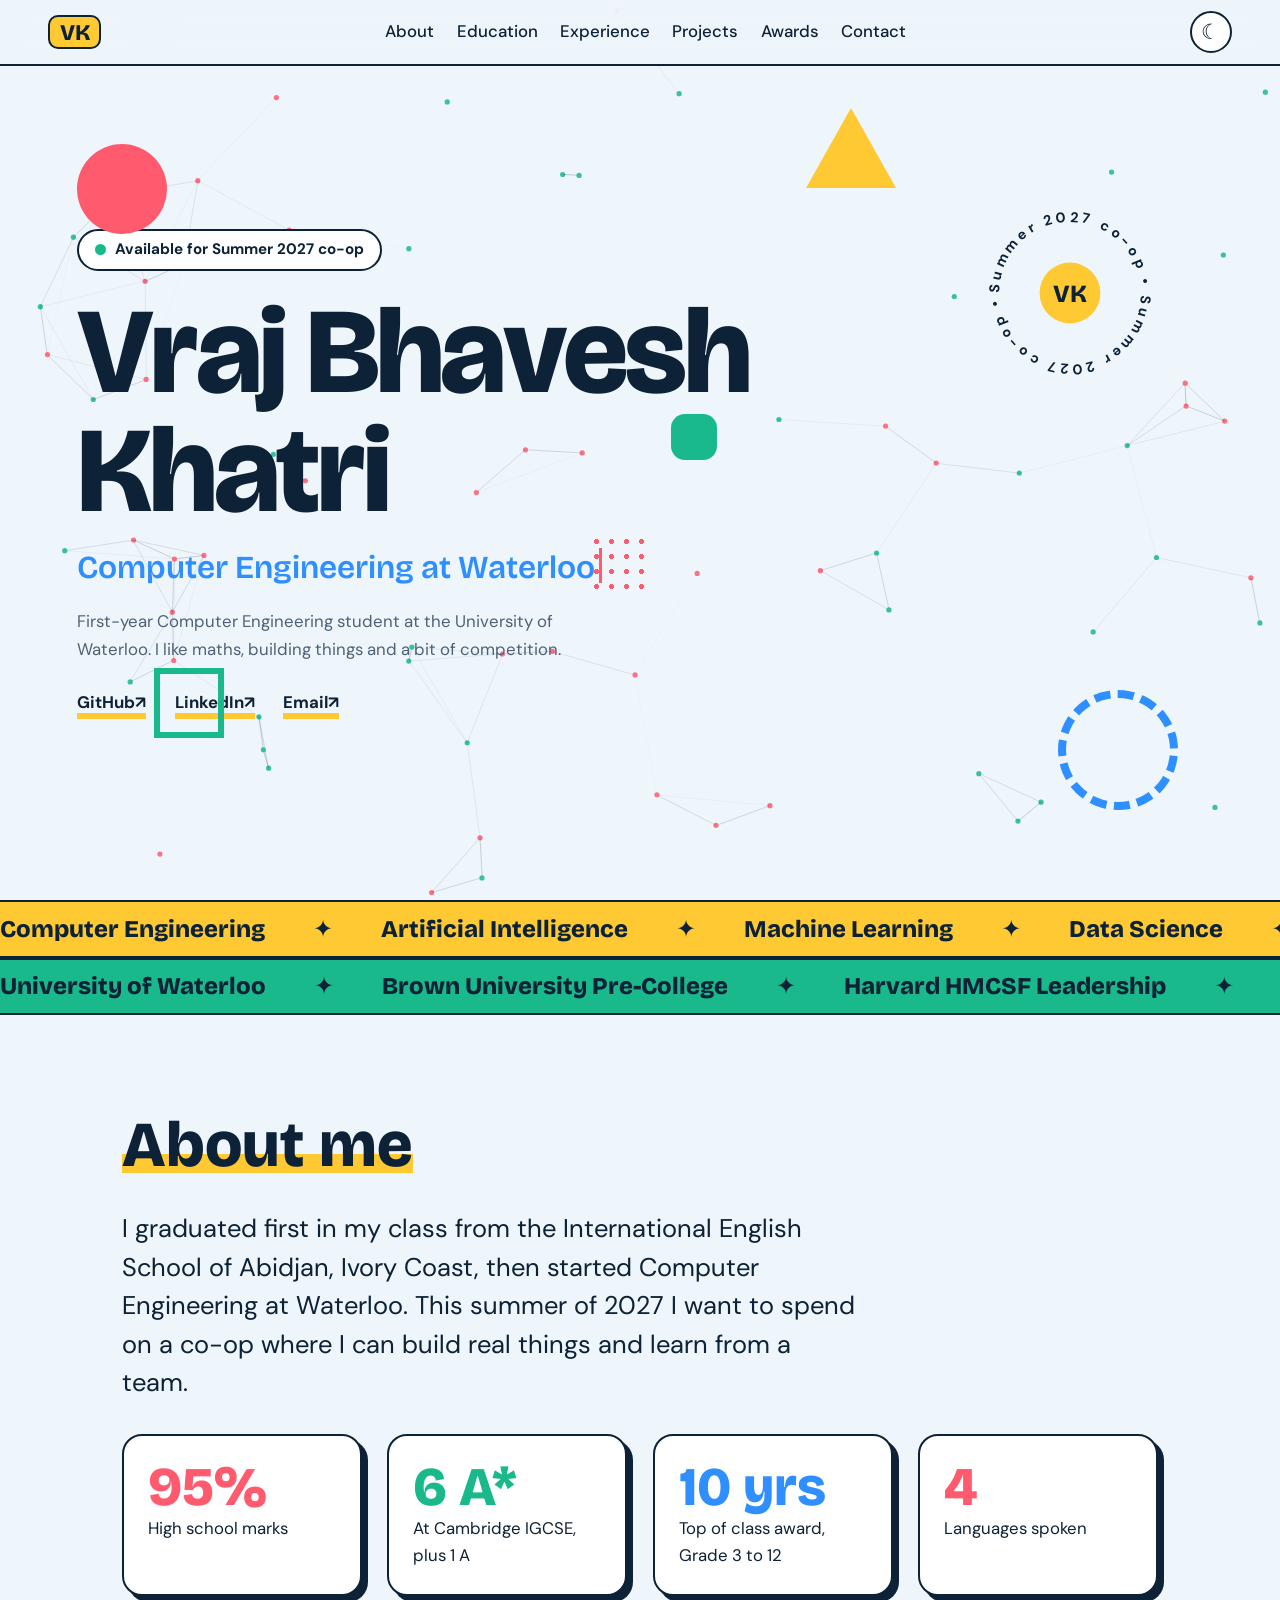
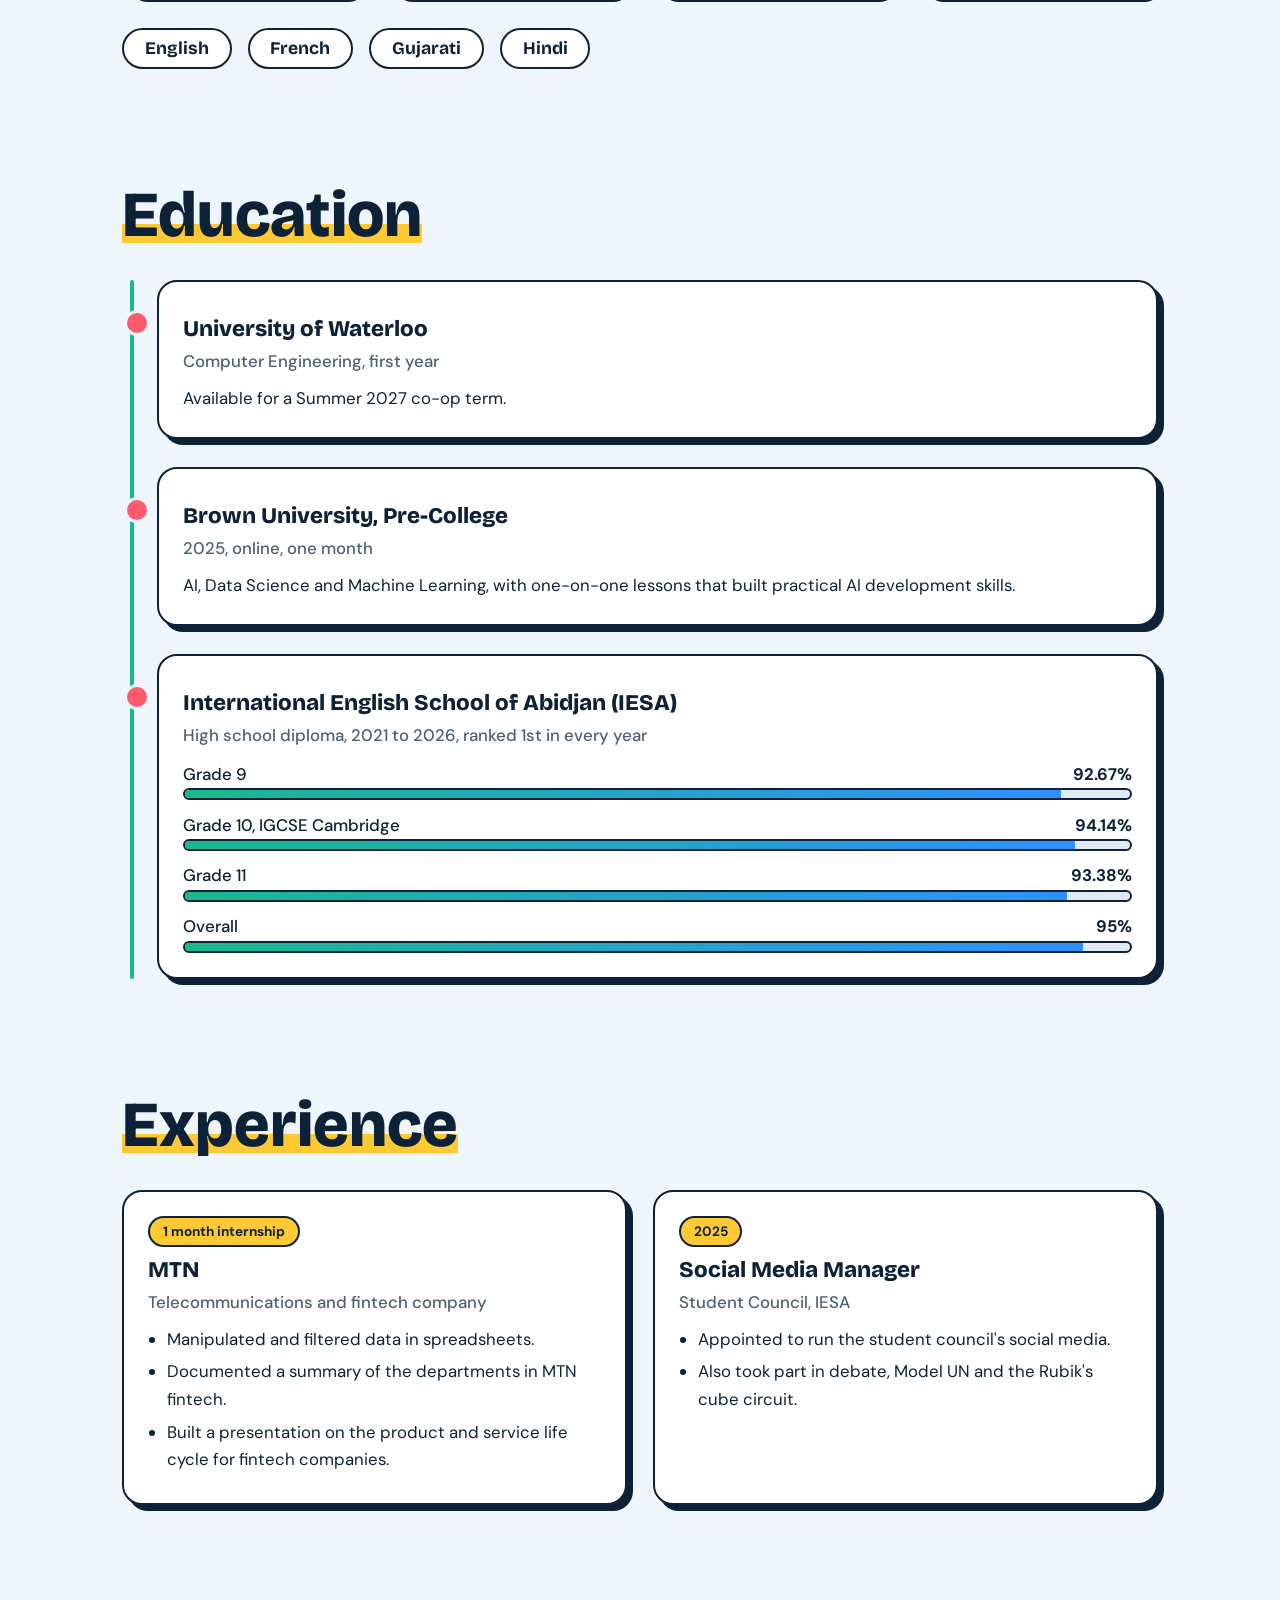
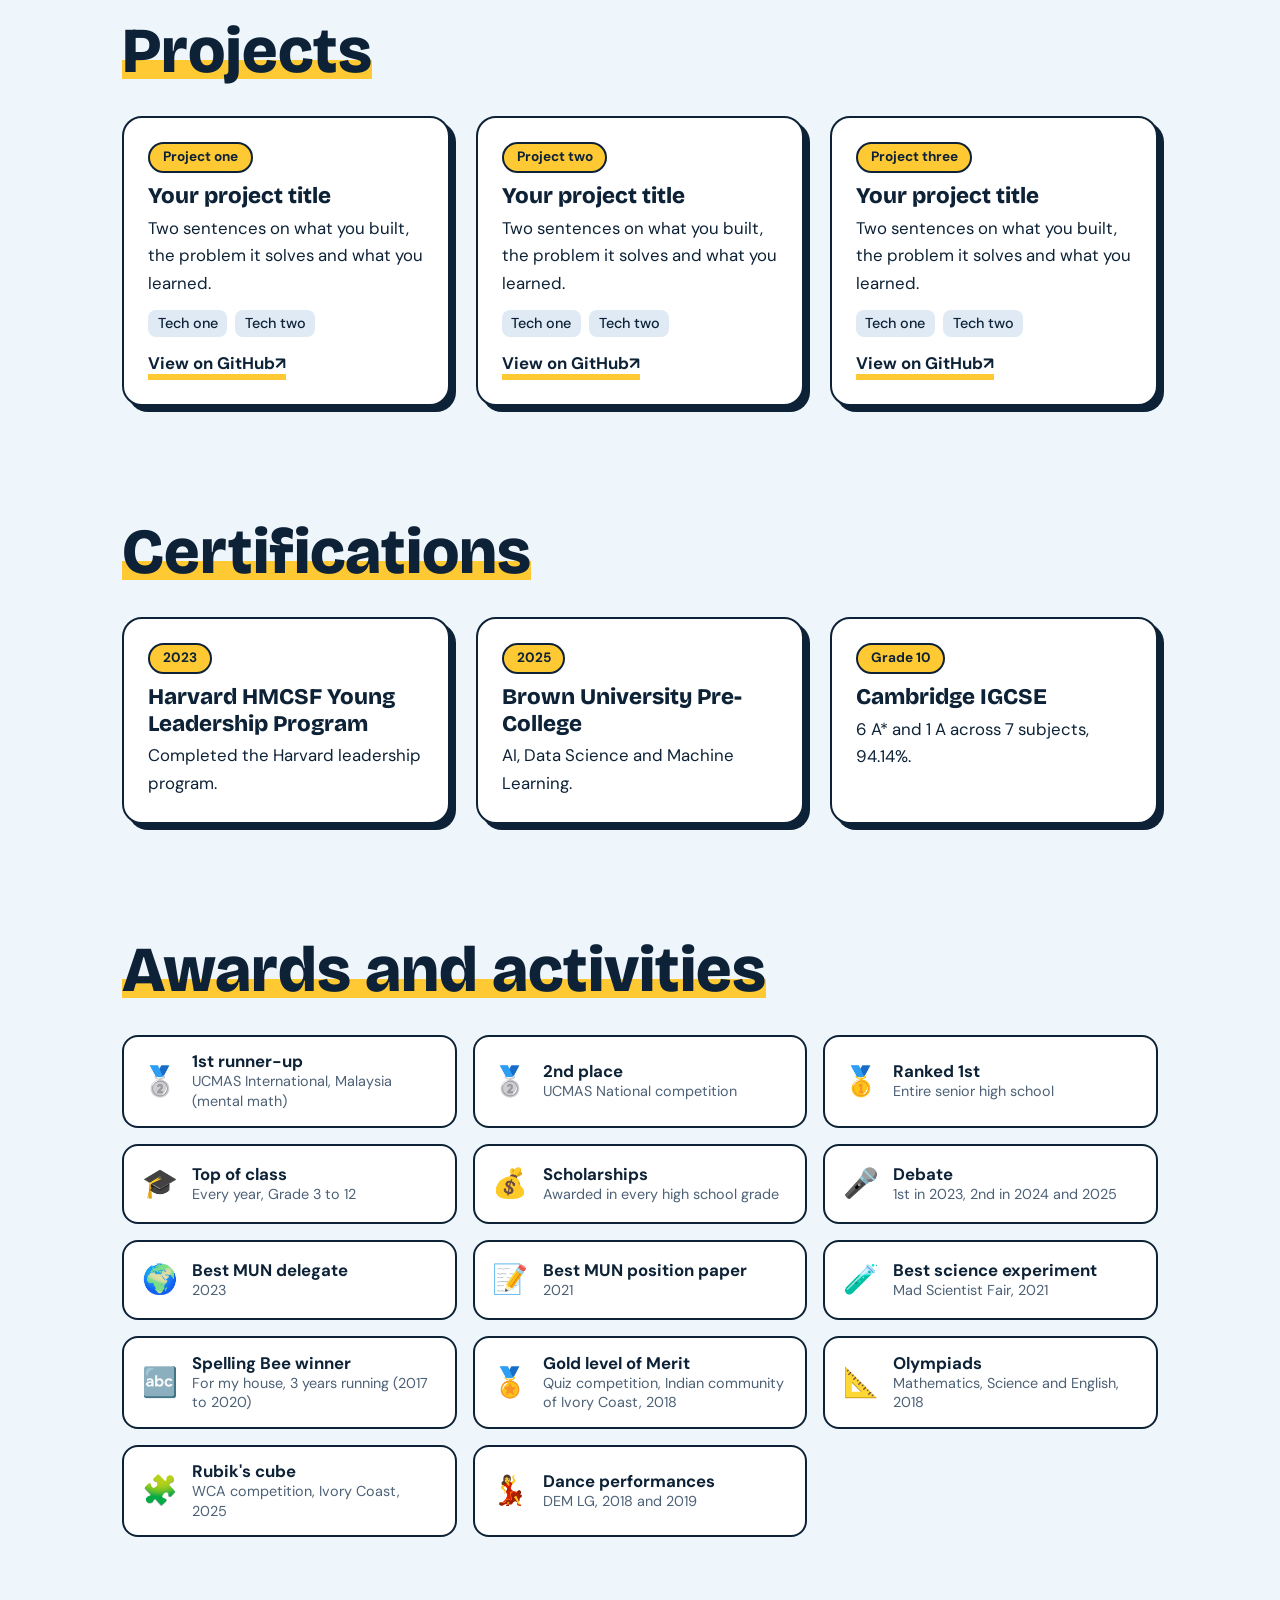
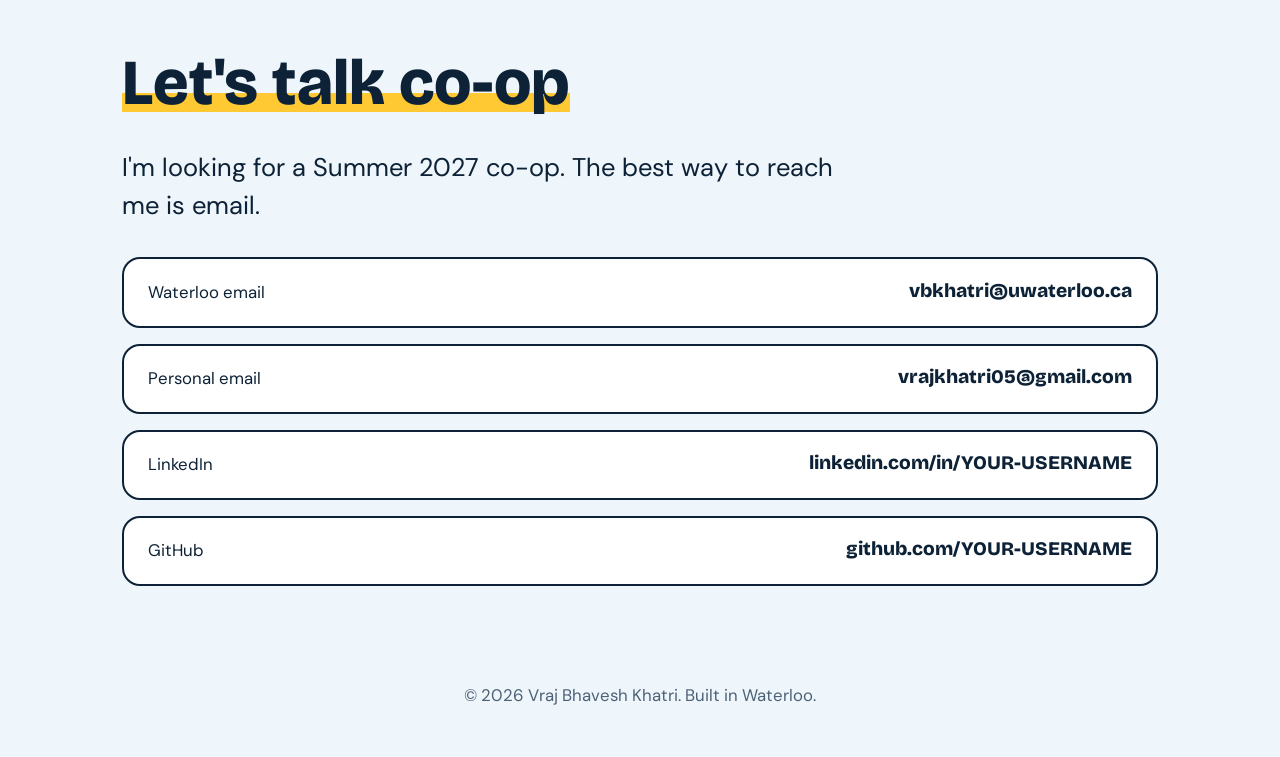
==== index.html @ 3dd07f23 "Add files via upload" ====
<!DOCTYPE html>
<html lang="en" data-theme="light">
<head>
<meta charset="utf-8">
<meta name="viewport" content="width=device-width, initial-scale=1">
<title>Vraj Bhavesh Khatri | Computer Engineering at Waterloo</title>
<meta name="description" content="First-year Computer Engineering student at the University of Waterloo, available for Summer 2027 co-op.">
<link rel="icon" href="data:image/svg+xml,%3Csvg xmlns='http://www.w3.org/2000/svg' viewBox='0 0 100 100'%3E%3Ctext y='.9em' font-size='90'%3E⚡%3C/text%3E%3C/svg%3E">
<link rel="preconnect" href="https://fonts.googleapis.com">
<link rel="preconnect" href="https://fonts.gstatic.com" crossorigin>
<link href="https://fonts.googleapis.com/css2?family=Bricolage+Grotesque:wght@600;800&family=DM+Sans:wght@400;500;700&display=swap" rel="stylesheet">
<link rel="stylesheet" href="style.css">
<script>try{var t=localStorage.getItem('t');if(t)document.documentElement.dataset.theme=t}catch(e){}</script>
</head>
<body>
<canvas id="net" aria-hidden="true"></canvas>
<div class="pb"></div><div class="cur"></div>

<nav>
  <a class="logo" href="#home" aria-label="Home">VK</a>
  <div class="links"><a href="#about">About</a><a href="#education">Education</a><a href="#experience">Experience</a><a href="#projects">Projects</a><a href="#awards">Awards</a><a href="#contact">Contact</a></div>
  <button id="tg" aria-label="Switch to dark mode">☾</button>
</nav>

<header id="home" class="hero">
  <span class="shape s1" data-d="40"></span><span class="shape s2" data-d="-30"></span><span class="shape s3" data-d="55"></span><span class="shape s4" data-d="-50"></span><span class="shape s5" data-d="25"></span><span class="shape s6" data-d="-20"></span>
  <svg class="badge" viewBox="0 0 200 200" aria-hidden="true"><defs><path id="c" d="M100,100 m-75,0 a75,75 0 1,1 150,0 a75,75 0 1,1 -150,0"/></defs><g class="ring"><text><textPath href="#c" textLength="465">Summer 2027 co-op • Summer 2027 co-op • </textPath></text></g><circle cx="100" cy="100" r="32" fill="var(--c)"/><text x="100" y="109" text-anchor="middle" class="bt">VK</text></svg>
  <p class="pill"><i></i>Available for Summer 2027 co-op</p>
  <h1 data-split>Vraj Bhavesh Khatri</h1>
  <p class="role"><span id="type"></span></p>
  <p class="lead">First-year Computer Engineering student at the University of Waterloo. I like maths, building things and a bit of competition.</p>
  <p class="soc"><a class="lnk" href="https://github.com/YOUR-USERNAME" target="_blank" rel="noopener">GitHub</a><a class="lnk" href="https://www.linkedin.com/in/YOUR-USERNAME" target="_blank" rel="noopener">LinkedIn</a><a class="lnk" href="mailto:vbkhatri@uwaterloo.ca">Email</a></p>
</header>

<div class="mq"><div><span>Computer Engineering</span><span>Artificial Intelligence</span><span>Machine Learning</span><span>Data Science</span><span>Mental Math</span><span>Debate</span><span>Model UN</span><span>Rubik's Cube</span></div></div>
<div class="mq rev"><div><span>University of Waterloo</span><span>Brown University Pre-College</span><span>Harvard HMCSF Leadership</span><span>Cambridge IGCSE</span><span>MTN Intern</span><span>Student Council</span></div></div>

<main>
<section id="about">
  <h2 class="rv">About me</h2>
  <p class="big rv">I graduated first in my class from the International English School of Abidjan, Ivory Coast, then started Computer Engineering at Waterloo. This summer of 2027 I want to spend on a co-op where I can build real things and learn from a team.</p>
  <div class="stats">
    <div class="card rv"><b class="num" data-n="95" data-s="%">0</b><span>High school marks</span></div>
    <div class="card rv"><b class="num" data-n="6" data-s=" A*">0</b><span>At Cambridge IGCSE, plus 1 A</span></div>
    <div class="card rv"><b class="num" data-n="10" data-s=" yrs">0</b><span>Top of class award, Grade 3 to 12</span></div>
    <div class="card rv"><b class="num" data-n="4">0</b><span>Languages spoken</span></div>
  </div>
  <div class="chips rv"><span style="--i:0">English</span><span style="--i:1">French</span><span style="--i:2">Gujarati</span><span style="--i:3">Hindi</span></div>
</section>

<section id="education">
  <h2 class="rv">Education</h2>
  <div class="tl">
    <article class="card rv"><h3>University of Waterloo</h3><p class="meta">Computer Engineering, first year</p><p>Available for a Summer 2027 co-op term.</p></article>
    <article class="card rv"><h3>Brown University, Pre-College</h3><p class="meta">2025, online, one month</p><p>AI, Data Science and Machine Learning, with one-on-one lessons that built practical AI development skills.</p></article>
    <article class="card rv"><h3>International English School of Abidjan (IESA)</h3><p class="meta">High school diploma, 2021 to 2026, ranked 1st in every year</p>
      <div class="bars">
        <p>Grade 9<b>92.67%</b></p><div class="bar" style="--w:92.67%"></div>
        <p>Grade 10, IGCSE Cambridge<b>94.14%</b></p><div class="bar" style="--w:94.14%"></div>
        <p>Grade 11<b>93.38%</b></p><div class="bar" style="--w:93.38%"></div>
        <p>Overall<b>95%</b></p><div class="bar" style="--w:95%"></div>
      </div>
    </article>
  </div>
</section>

<section id="experience">
  <h2 class="rv">Experience</h2>
  <div class="grid2">
    <article class="card tilt rv"><span class="tag">1 month internship</span><h3>MTN</h3><p class="meta">Telecommunications and fintech company</p>
      <ul><li>Manipulated and filtered data in spreadsheets.</li><li>Documented a summary of the departments in MTN fintech.</li><li>Built a presentation on the product and service life cycle for fintech companies.</li></ul></article>
    <article class="card tilt rv"><span class="tag">2025</span><h3>Social Media Manager</h3><p class="meta">Student Council, IESA</p>
      <ul><li>Appointed to run the student council's social media.</li><li>Also took part in debate, Model UN and the Rubik's cube circuit.</li></ul></article>
  </div>
</section>

<section id="projects">
  <h2 class="rv">Projects</h2>
  <!-- EDIT: replace each card below with one of your real projects -->
  <div class="grid3">
    <article class="card tilt rv"><span class="tag">Project one</span><h3>Your project title</h3><p>Two sentences on what you built, the problem it solves and what you learned.</p><p class="tags"><span>Tech one</span><span>Tech two</span></p><a class="lnk" href="https://github.com/YOUR-USERNAME/REPO-ONE" target="_blank" rel="noopener">View on GitHub</a></article>
    <article class="card tilt rv"><span class="tag">Project two</span><h3>Your project title</h3><p>Two sentences on what you built, the problem it solves and what you learned.</p><p class="tags"><span>Tech one</span><span>Tech two</span></p><a class="lnk" href="https://github.com/YOUR-USERNAME/REPO-TWO" target="_blank" rel="noopener">View on GitHub</a></article>
    <article class="card tilt rv"><span class="tag">Project three</span><h3>Your project title</h3><p>Two sentences on what you built, the problem it solves and what you learned.</p><p class="tags"><span>Tech one</span><span>Tech two</span></p><a class="lnk" href="https://github.com/YOUR-USERNAME/REPO-THREE" target="_blank" rel="noopener">View on GitHub</a></article>
  </div>
</section>

<section id="certs">
  <h2 class="rv">Certifications</h2>
  <div class="grid3">
    <article class="card rv"><span class="tag">2023</span><h3>Harvard HMCSF Young Leadership Program</h3><p>Completed the Harvard leadership program.</p></article>
    <article class="card rv"><span class="tag">2025</span><h3>Brown University Pre-College</h3><p>AI, Data Science and Machine Learning.</p></article>
    <article class="card rv"><span class="tag">Grade 10</span><h3>Cambridge IGCSE</h3><p>6 A* and 1 A across 7 subjects, 94.14%.</p></article>
  </div>
</section>

<section id="awards">
  <h2 class="rv">Awards and activities</h2>
  <ul class="aws">
    <li class="aw rv"><i>🥈</i><div><b>1st runner-up</b><span>UCMAS International, Malaysia (mental math)</span></div></li>
    <li class="aw rv"><i>🥈</i><div><b>2nd place</b><span>UCMAS National competition</span></div></li>
    <li class="aw rv"><i>🥇</i><div><b>Ranked 1st</b><span>Entire senior high school</span></div></li>
    <li class="aw rv"><i>🎓</i><div><b>Top of class</b><span>Every year, Grade 3 to 12</span></div></li>
    <li class="aw rv"><i>💰</i><div><b>Scholarships</b><span>Awarded in every high school grade</span></div></li>
    <li class="aw rv"><i>🎤</i><div><b>Debate</b><span>1st in 2023, 2nd in 2024 and 2025</span></div></li>
    <li class="aw rv"><i>🌍</i><div><b>Best MUN delegate</b><span>2023</span></div></li>
    <li class="aw rv"><i>📝</i><div><b>Best MUN position paper</b><span>2021</span></div></li>
    <li class="aw rv"><i>🧪</i><div><b>Best science experiment</b><span>Mad Scientist Fair, 2021</span></div></li>
    <li class="aw rv"><i>🔤</i><div><b>Spelling Bee winner</b><span>For my house, 3 years running (2017 to 2020)</span></div></li>
    <li class="aw rv"><i>🏅</i><div><b>Gold level of Merit</b><span>Quiz competition, Indian community of Ivory Coast, 2018</span></div></li>
    <li class="aw rv"><i>📐</i><div><b>Olympiads</b><span>Mathematics, Science and English, 2018</span></div></li>
    <li class="aw rv"><i>🧩</i><div><b>Rubik's cube</b><span>WCA competition, Ivory Coast, 2025</span></div></li>
    <li class="aw rv"><i>💃</i><div><b>Dance performances</b><span>DEM LG, 2018 and 2019</span></div></li>
  </ul>
</section>

<section id="contact">
  <h2 class="rv">Let's talk co-op</h2>
  <p class="big rv">I'm looking for a Summer 2027 co-op. The best way to reach me is email.</p>
  <div class="rows">
    <a class="row rv" href="mailto:vbkhatri@uwaterloo.ca"><span>Waterloo email</span><b>vbkhatri@uwaterloo.ca</b></a>
    <a class="row rv" href="mailto:vrajkhatri05@gmail.com"><span>Personal email</span><b>vrajkhatri05@gmail.com</b></a>
    <a class="row rv" href="https://www.linkedin.com/in/YOUR-USERNAME" target="_blank" rel="noopener"><span>LinkedIn</span><b>linkedin.com/in/YOUR-USERNAME</b></a>
    <a class="row rv" href="https://github.com/YOUR-USERNAME" target="_blank" rel="noopener"><span>GitHub</span><b>github.com/YOUR-USERNAME</b></a>
  </div>
</section>
</main>

<footer>© 2026 Vraj Bhavesh Khatri. Built in Waterloo.</footer>
<script src="script.js"></script>
</body>
</html>
---- style.css ----
:root{--bg:#eef5fb;--bg2:#dfeaf5;--ink:#0d2236;--mute:#4d6176;--card:#fff;--a:#ff5a6e;--b:#19b98c;--c:#ffc933;--d:#2f8fff;--shc:#0d2236;--ln:#0d2236;--f1:'Bricolage Grotesque',system-ui,sans-serif;--f2:'DM Sans',system-ui,sans-serif}
[data-theme=dark]{--bg:#0a1520;--bg2:#112233;--ink:#e9f2fa;--mute:#9db2c6;--card:#112030;--a:#ff7d8c;--b:#3be0b0;--c:#ffd75e;--d:#5aa9ff;--shc:#3be0b0;--ln:rgba(233,242,250,.25)}
*{box-sizing:border-box;margin:0;padding:0}
html{scroll-behavior:smooth;scroll-padding-top:70px}
body{font:400 1.05rem/1.65 var(--f2);background:var(--bg);color:var(--ink);transition:background .6s,color .6s;overflow-x:hidden}
a{color:inherit}
:focus-visible{outline:3px solid var(--d);outline-offset:3px}
#net{position:fixed;inset:0;z-index:0;pointer-events:none}
nav,.hero,.mq,main,footer{position:relative;z-index:1}
.pb{position:fixed;top:0;left:0;height:4px;width:100%;background:linear-gradient(90deg,var(--a),var(--c),var(--b));transform:scaleX(0);transform-origin:left;z-index:100}
.cur{position:fixed;left:0;top:0;width:20px;height:20px;margin:-10px 0 0 -10px;border:2px solid var(--a);border-radius:50%;pointer-events:none;z-index:99;opacity:0;transition:width .25s,height .25s,margin .25s,background .25s}
.cur.big{width:56px;height:56px;margin:-28px 0 0 -28px;background:color-mix(in srgb,var(--c) 35%,transparent)}
nav{position:fixed;top:0;left:0;right:0;z-index:90;display:flex;align-items:center;justify-content:space-between;padding:.7rem clamp(1rem,4vw,3rem);background:color-mix(in srgb,var(--bg) 78%,transparent);backdrop-filter:blur(12px);border-bottom:2px solid var(--ln);transition:background .6s,border-color .6s}
.logo{font:800 1.4rem var(--f1);text-decoration:none;background:var(--c);color:#0d2236;padding:.1rem .6rem;border-radius:10px;border:2px solid var(--ln);transition:transform .4s cubic-bezier(.3,1.8,.5,1)}
.logo:hover{transform:rotate(-12deg) scale(1.12)}
.links{display:flex;gap:1.4rem}
.links a{text-decoration:none;font-weight:500;position:relative}
.links a::after{content:"";position:absolute;left:0;bottom:-3px;height:3px;width:100%;background:var(--a);transform:scaleX(0);transform-origin:right;transition:transform .35s}
.links a:hover::after{transform:scaleX(1);transform-origin:left}
#tg{width:42px;height:42px;border-radius:50%;border:2px solid var(--ln);background:var(--card);color:var(--ink);font-size:1.3rem;cursor:pointer;transition:transform .5s,background .6s}
#tg:hover{background:var(--c);color:#0d2236}
#tg.spin{transform:rotate(360deg) scale(.8)}

.hero{min-height:100vh;display:flex;flex-direction:column;justify-content:center;padding:7rem clamp(1.2rem,6vw,6rem) 4rem;overflow:hidden}
.shape{position:absolute;display:block;pointer-events:none}
.s1{width:90px;height:90px;border-radius:50%;background:var(--a);top:16%;left:6%;animation:float 7s ease-in-out infinite}
.s2{width:70px;height:70px;border:6px solid var(--b);bottom:18%;left:12%;animation:spin 14s linear infinite}
.s3{width:90px;height:80px;background:var(--c);clip-path:polygon(50% 0,100% 100%,0 100%);top:12%;right:30%;animation:float 6s ease-in-out -2s infinite,spin 20s linear infinite}
.s4{width:120px;height:120px;border:8px dashed var(--d);border-radius:50%;bottom:10%;right:8%;animation:spin 22s linear infinite reverse}
.s5{width:46px;height:46px;border-radius:14px;background:var(--b);top:46%;right:44%;animation:float 5s ease-in-out -1s infinite,pulse 3s ease-in-out infinite}
.s6{width:60px;height:60px;background:radial-gradient(var(--a) 22%,transparent 24%) 0 0/15px 15px;bottom:34%;left:46%;animation:drift 9s ease-in-out infinite}
.badge{position:absolute;right:clamp(1rem,9vw,9rem);top:22%;width:clamp(110px,15vw,190px);animation:float 8s ease-in-out infinite}
.badge text{font:700 15px var(--f2);fill:var(--ink);letter-spacing:1.5px;transition:fill .6s}
.badge .bt{font:800 26px var(--f1);fill:#0d2236;letter-spacing:0}
.ring{transform-origin:100px 100px;animation:spin 16s linear infinite}
.pill{width:max-content;max-width:100%;display:flex;align-items:center;gap:.6rem;padding:.4rem 1rem;border:2px solid var(--ln);border-radius:99px;background:var(--card);font-weight:700;font-size:.95rem;animation:up .8s .1s backwards}
.pill i{width:11px;height:11px;border-radius:50%;background:var(--b);box-shadow:0 0 0 0 var(--b);animation:ping 1.6s infinite}
h1{font:800 clamp(2.8rem,9.5vw,8rem)/.98 var(--f1);margin:1.4rem 0 1rem;letter-spacing:-.03em;max-width:11ch}
.w{display:inline-block;white-space:nowrap}
.l{display:inline-block;animation:rise 1s cubic-bezier(.2,.8,.2,1) backwards;animation-delay:calc(var(--i)*55ms + .25s);transition:transform .3s cubic-bezier(.3,1.8,.5,1),color .3s}
.l:hover{transform:translateY(-12px) rotate(-9deg);color:var(--a)}
.role{font:600 clamp(1.2rem,3vw,2rem) var(--f1);color:var(--d);min-height:1.5em}
.role::after{content:"";display:inline-block;width:3px;height:1.1em;background:var(--a);margin-left:4px;vertical-align:-.15em;animation:blink 1s steps(1) infinite}
.lead{max-width:34rem;color:var(--mute);margin:.8rem 0 1.6rem;animation:up .8s 1.4s backwards}
.soc{display:flex;gap:1.8rem;flex-wrap:wrap;animation:up .8s 1.6s backwards}
.lnk{font-weight:700;text-decoration:none;background:linear-gradient(var(--c),var(--c)) 0 100%/100% 6px no-repeat;transition:background-size .35s,transform .3s;display:inline-block;padding-bottom:2px}
.lnk::after{content:" ↗";display:inline-block;transition:transform .3s}
.lnk:hover{background-size:100% 100%;color:#0d2236;transform:translateY(-3px)}
.lnk:hover::after{transform:translate(4px,-4px)}

.mq{overflow:hidden;border-block:2px solid var(--ln);background:var(--c);color:#0d2236;padding:.8rem 0;transition:border-color .6s}
.mq.rev{background:var(--b)}
.mq div{display:flex;width:max-content;animation:mq 32s linear infinite}
.mq.rev div{animation-direction:reverse;animation-duration:40s}
.mq:hover div{animation-play-state:paused}
.mq span{font:800 1.5rem var(--f1);padding-right:3rem;white-space:nowrap}
.mq span::after{content:"✦";margin-left:3rem;display:inline-block;animation:spin 4s linear infinite}

section{max-width:1100px;margin:0 auto;padding:6rem clamp(1.2rem,4vw,2rem) 1rem}
h2{font:800 clamp(2.2rem,6vw,4rem)/1.05 var(--f1);margin-bottom:2rem;display:inline-block;background:linear-gradient(var(--c),var(--c)) 0 90%/0 .3em no-repeat;transition:background-size 1.1s .4s cubic-bezier(.2,.8,.2,1)}
h2.in{background-size:100% .3em}
h3{font:800 1.4rem/1.2 var(--f1);margin:.6rem 0 .3rem}
.big{font-size:clamp(1.2rem,2.5vw,1.6rem);line-height:1.5;max-width:46rem;margin-bottom:2rem}
.meta{color:var(--mute);font-weight:500;margin-bottom:.6rem}
.card{background:var(--card);border:2px solid var(--ln);border-radius:20px;padding:1.5rem;box-shadow:6px 6px 0 var(--shc);transition:transform .3s cubic-bezier(.3,1.6,.5,1),box-shadow .3s,background .6s,border-color .6s}
.card:hover{transform:translate(-4px,-4px) rotate(-.5deg);box-shadow:11px 11px 0 var(--shc)}
.tilt:hover{transform:perspective(800px) rotateX(var(--rx,0deg)) rotateY(var(--ry,0deg)) translateY(-6px)}
.tag{display:inline-block;background:var(--c);color:#0d2236;font-weight:700;font-size:.85rem;padding:.15rem .8rem;border-radius:99px;border:2px solid var(--ln)}
ul{padding-left:1.2rem}li{margin:.3rem 0}
.rv{opacity:0}
.rv.in{opacity:1;animation:up .9s cubic-bezier(.2,.8,.2,1) backwards;animation-delay:calc(var(--i,0)*110ms)}
.stats,.grid3{display:grid;grid-template-columns:repeat(auto-fit,minmax(230px,1fr));gap:1.6rem}
.grid2{display:grid;grid-template-columns:repeat(auto-fit,minmax(300px,1fr));gap:1.6rem}
.stats{margin-bottom:2rem}
.num{display:block;font:800 clamp(2.4rem,5vw,3.4rem)/1 var(--f1);color:var(--a)}
.stats .card:nth-child(2) .num{color:var(--b)}.stats .card:nth-child(3) .num{color:var(--d)}
.chips{display:flex;gap:1rem;flex-wrap:wrap}
.chips span{font:700 1.1rem var(--f1);padding:.5rem 1.3rem;border:2px solid var(--ln);border-radius:99px;background:var(--card);animation:float 4s ease-in-out infinite;animation-delay:calc(var(--i)*-.9s);transition:background .3s}
.chips span:hover{background:var(--a);color:#0d2236}

.tl{display:grid;gap:1.8rem;position:relative;padding-left:2.2rem}
.tl::before{content:"";position:absolute;left:8px;top:0;bottom:0;width:4px;border-radius:4px;background:var(--b);transform:scaleY(0);transform-origin:top;animation:grow 1.6s .2s forwards paused}
.tl:has(.in)::before{animation-play-state:running}
.tl .card::before{content:"";position:absolute;left:-2.2rem;top:1.7rem;width:20px;height:20px;border-radius:50%;background:var(--a);border:3px solid var(--bg);animation:ping2 2.4s infinite}
.tl .card{position:relative}
.bars p{display:flex;justify-content:space-between;font-weight:500;margin-top:.7rem}
.bar{height:12px;border-radius:12px;background:var(--bg2);border:2px solid var(--ln);overflow:hidden}
.bar::after{content:"";display:block;height:100%;width:0;background:linear-gradient(90deg,var(--b),var(--d));transition:width 1.6s .4s cubic-bezier(.2,.8,.2,1)}
.in .bar::after{width:var(--w)}
.tags{display:flex;gap:.5rem;flex-wrap:wrap;margin:.8rem 0}
.tags span{background:var(--bg2);border-radius:8px;padding:.1rem .6rem;font-size:.9rem;font-weight:500}

.aws{list-style:none;padding:0;display:grid;grid-template-columns:repeat(auto-fill,minmax(290px,1fr));gap:1rem}
.aw{display:flex;gap:.9rem;align-items:center;background:var(--card);border:2px solid var(--ln);border-radius:16px;padding:.9rem 1.1rem;transition:transform .35s cubic-bezier(.3,1.6,.5,1),background .3s,border-color .6s;margin:0}
.aw i{font-style:normal;font-size:1.8rem;transition:transform .5s}
.aw:hover{transform:translateX(8px) scale(1.03);background:var(--c);color:#0d2236}
.aw:hover i{transform:rotate(360deg) scale(1.3)}
.aw b{display:block;line-height:1.25}.aw span{font-size:.9rem;color:var(--mute);display:block;line-height:1.35}.aw:hover span{color:#0d2236}

.rows{display:grid;gap:1rem}
.row{display:flex;justify-content:space-between;gap:1rem;flex-wrap:wrap;padding:1.2rem 1.5rem;border:2px solid var(--ln);border-radius:18px;text-decoration:none;background:linear-gradient(var(--a),var(--a)) 0 0/0 100% no-repeat,var(--card);transition:background-size .5s cubic-bezier(.2,.8,.2,1),transform .3s,border-color .6s}
.row:hover{background-size:100% 100%,auto;color:#0d2236;transform:translateX(10px)}
.row b{font:800 1.2rem var(--f1);overflow-wrap:anywhere}
footer{text-align:center;padding:5rem 1rem 3rem;color:var(--mute)}

@keyframes float{50%{transform:translateY(-26px) rotate(8deg)}}
@keyframes drift{50%{transform:translate(40px,-20px) rotate(20deg)}}
@keyframes spin{to{transform:rotate(360deg)}}
@keyframes pulse{50%{scale:1.4}}
@keyframes blink{50%{opacity:0}}
@keyframes ping{70%{box-shadow:0 0 0 12px transparent}100%{box-shadow:0 0 0 0 transparent}}
@keyframes ping2{0%,100%{box-shadow:0 0 0 0 var(--a)}60%{box-shadow:0 0 0 10px transparent}}
@keyframes rise{from{opacity:0;transform:translateY(90px) rotate(14deg)}}
@keyframes up{from{opacity:0;transform:translateY(46px) scale(.96)}}
@keyframes mq{to{transform:translateX(-50%)}}
@keyframes grow{to{transform:scaleY(1)}}

@media(max-width:760px){.links{display:none}.badge{top:11%;right:4%}.s3,.s6{display:none}}
@media(hover:none){.cur{display:none}}
@media(prefers-reduced-motion:reduce){*,*::before,*::after{animation:none!important;transition:none!important;scroll-behavior:auto!important}.rv{opacity:1}.tl::before{transform:none}.bar::after{width:var(--w)}h2{background-size:100% .3em}}
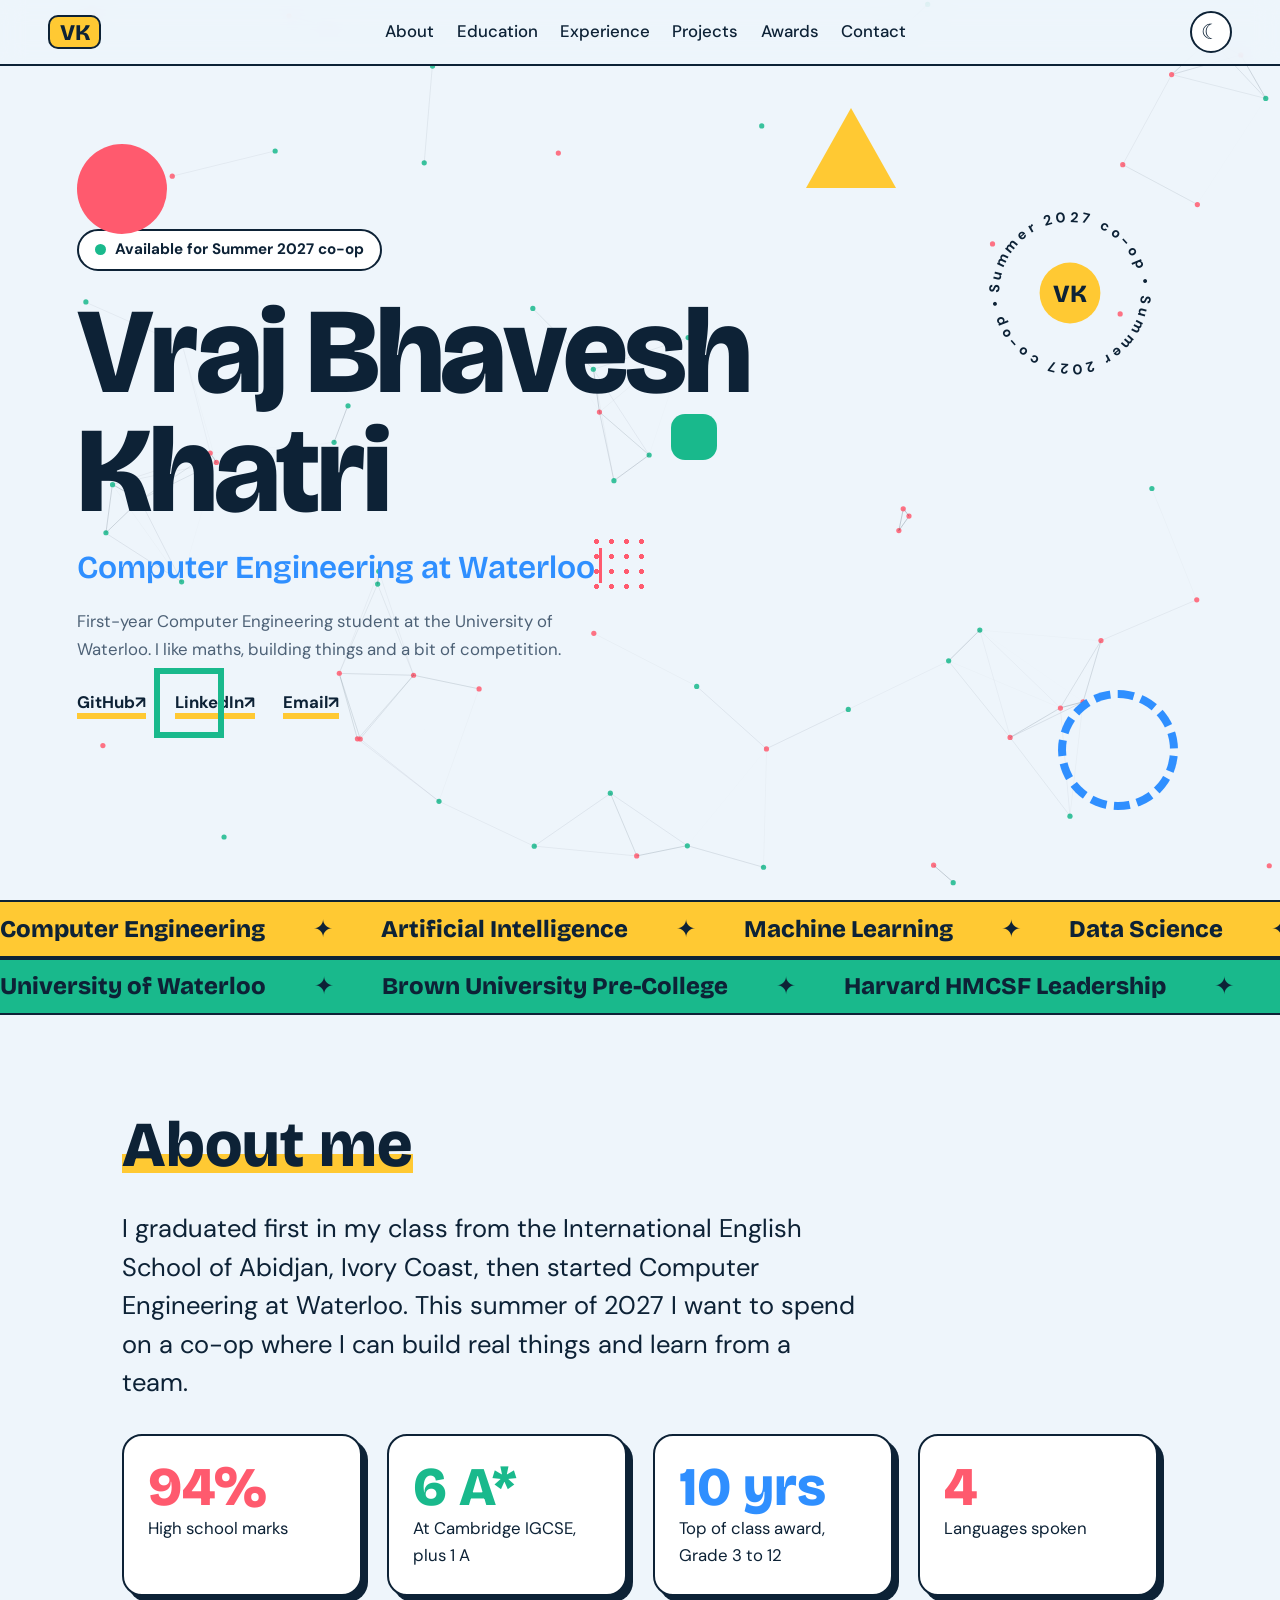
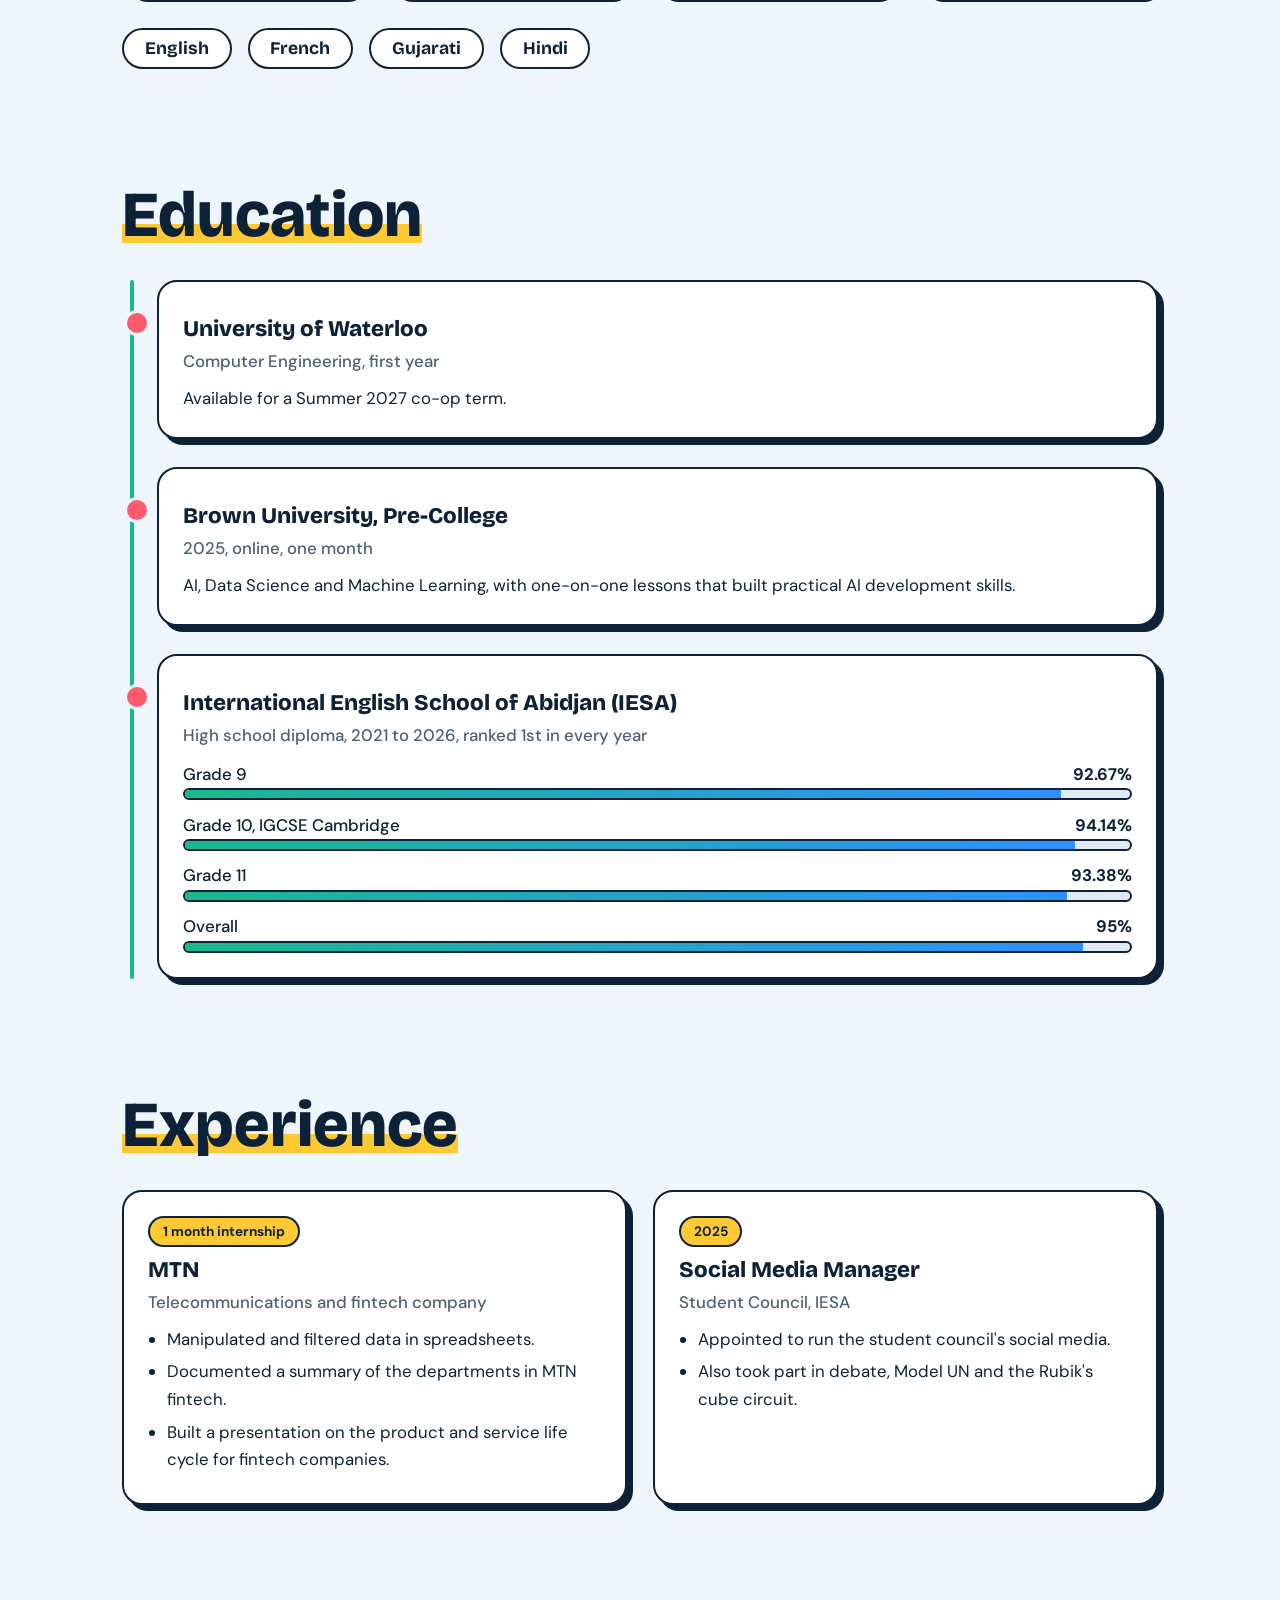
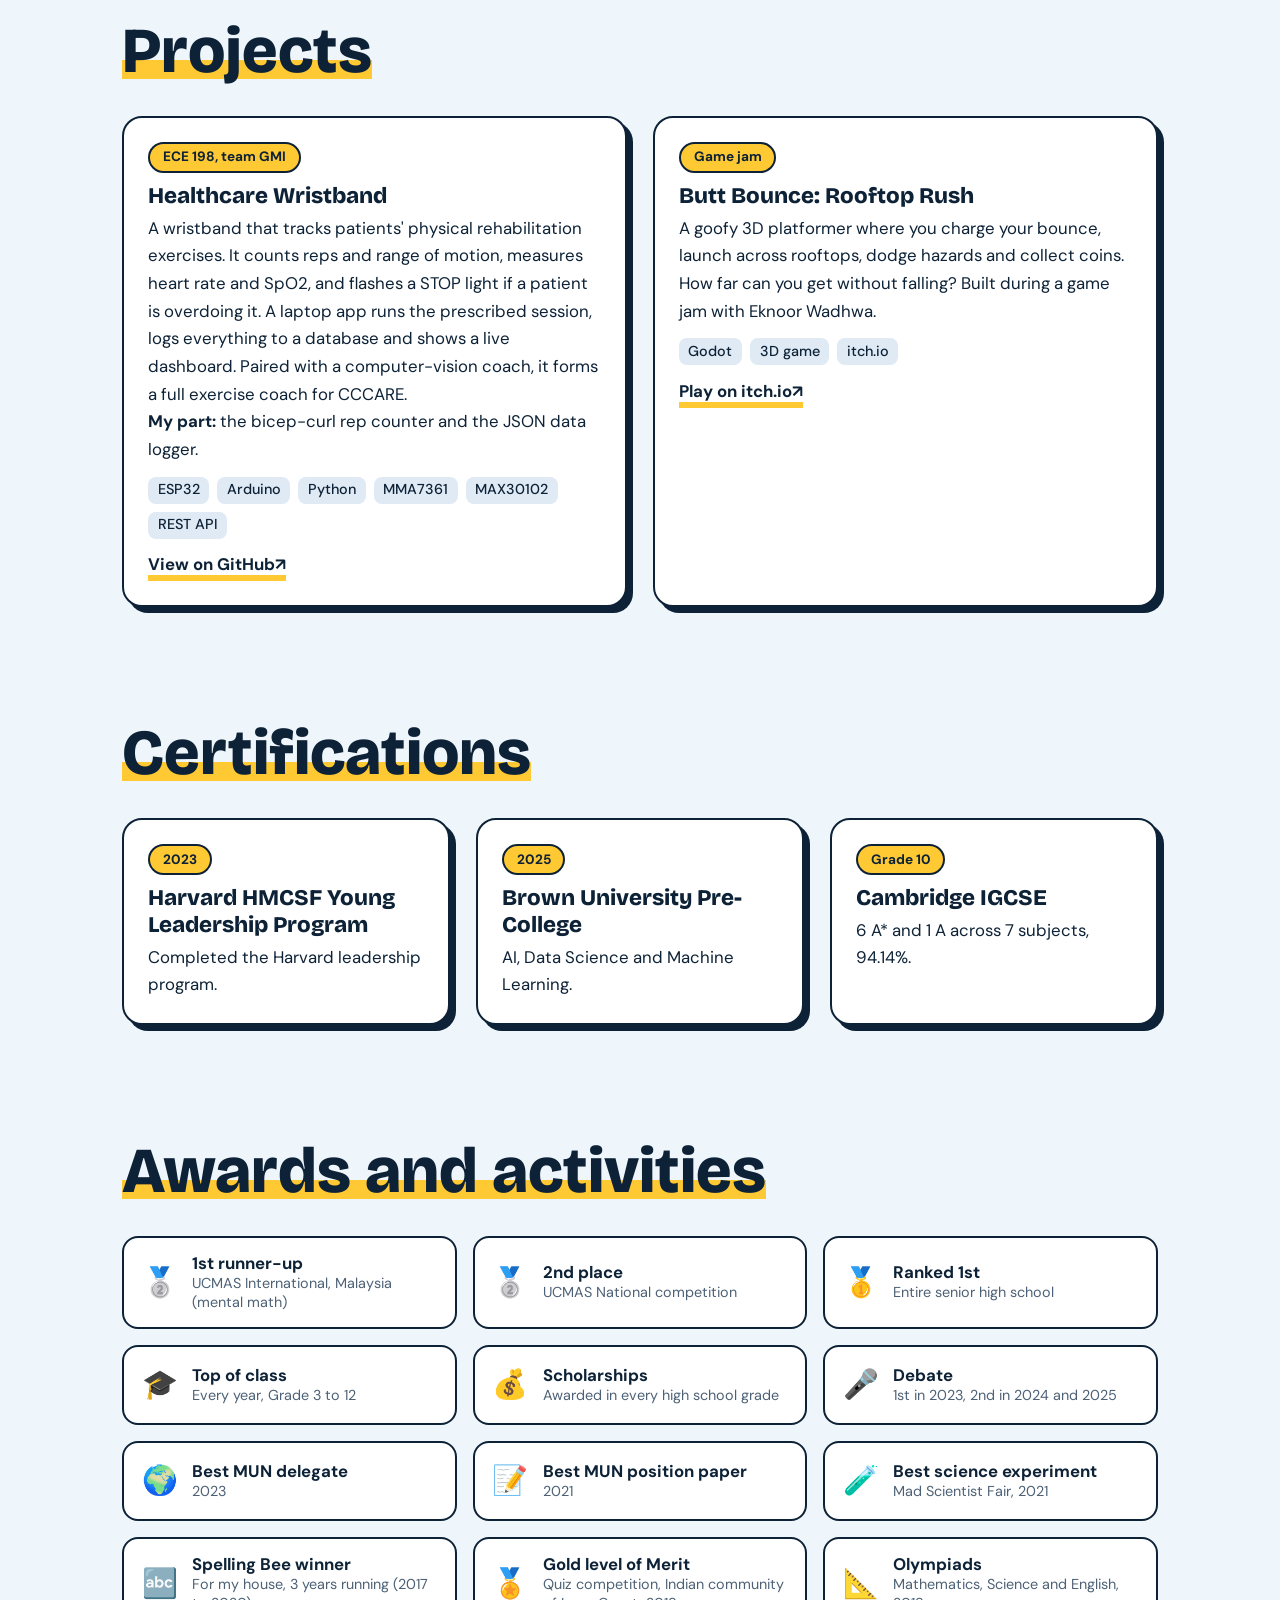
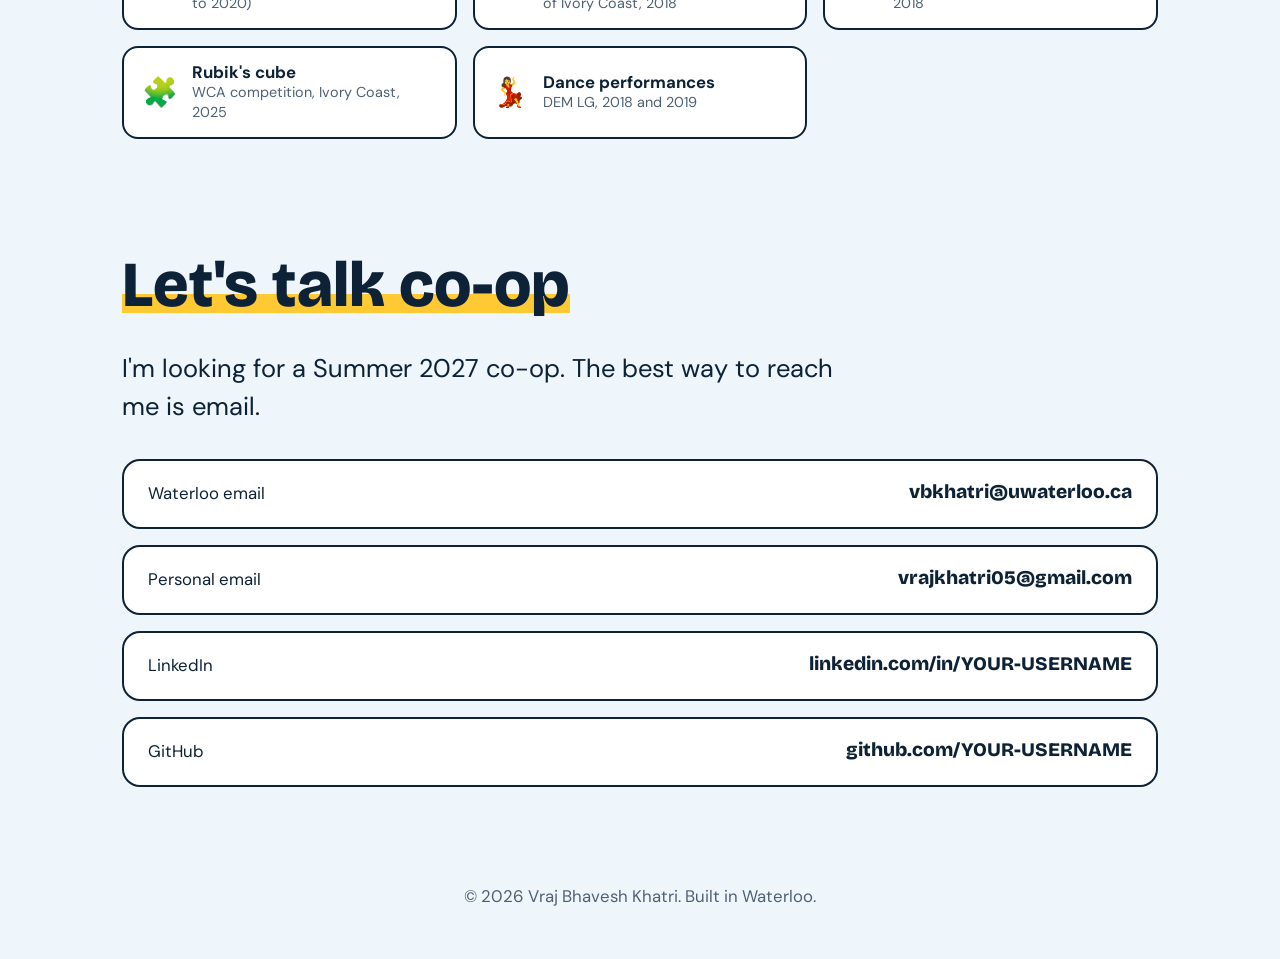
==== commit 6368eafa: "Add files via upload" ====
--- a/index.html
+++ b/index.html
@@ -32,7 +32,7 @@
   <p class="soc"><a class="lnk" href="https://github.com/YOUR-USERNAME" target="_blank" rel="noopener">GitHub</a><a class="lnk" href="https://www.linkedin.com/in/YOUR-USERNAME" target="_blank" rel="noopener">LinkedIn</a><a class="lnk" href="mailto:vbkhatri@uwaterloo.ca">Email</a></p>
 </header>
 
-<div class="mq"><div><span>Computer Engineering</span><span>Artificial Intelligence</span><span>Machine Learning</span><span>Data Science</span><span>Mental Math</span><span>Debate</span><span>Model UN</span><span>Rubik's Cube</span></div></div>
+<div class="mq"><div><span>Computer Engineering</span><span>Artificial Intelligence</span><span>Machine Learning</span><span>Data Science</span><span>Embedded Systems</span><span>Game Development</span><span>Mental Math</span><span>Debate</span><span>Model UN</span><span>Rubik's Cube</span></div></div>
 <div class="mq rev"><div><span>University of Waterloo</span><span>Brown University Pre-College</span><span>Harvard HMCSF Leadership</span><span>Cambridge IGCSE</span><span>MTN Intern</span><span>Student Council</span></div></div>
 
 <main>
@@ -76,11 +76,9 @@
 
 <section id="projects">
   <h2 class="rv">Projects</h2>
-  <!-- EDIT: replace each card below with one of your real projects -->
-  <div class="grid3">
-    <article class="card tilt rv"><span class="tag">Project one</span><h3>Your project title</h3><p>Two sentences on what you built, the problem it solves and what you learned.</p><p class="tags"><span>Tech one</span><span>Tech two</span></p><a class="lnk" href="https://github.com/YOUR-USERNAME/REPO-ONE" target="_blank" rel="noopener">View on GitHub</a></article>
-    <article class="card tilt rv"><span class="tag">Project two</span><h3>Your project title</h3><p>Two sentences on what you built, the problem it solves and what you learned.</p><p class="tags"><span>Tech one</span><span>Tech two</span></p><a class="lnk" href="https://github.com/YOUR-USERNAME/REPO-TWO" target="_blank" rel="noopener">View on GitHub</a></article>
-    <article class="card tilt rv"><span class="tag">Project three</span><h3>Your project title</h3><p>Two sentences on what you built, the problem it solves and what you learned.</p><p class="tags"><span>Tech one</span><span>Tech two</span></p><a class="lnk" href="https://github.com/YOUR-USERNAME/REPO-THREE" target="_blank" rel="noopener">View on GitHub</a></article>
+  <div class="grid2">
+    <article class="card tilt rv"><span class="tag">ECE 198, team GMI</span><h3>Healthcare Wristband</h3><p>A wristband that tracks patients' physical rehabilitation exercises. It counts reps and range of motion, measures heart rate and SpO2, and flashes a STOP light if a patient is overdoing it. A laptop app runs the prescribed session, logs everything to a database and shows a live dashboard. Paired with a computer-vision coach, it forms a full exercise coach for CCCARE.</p><p><b>My part:</b> the bicep-curl rep counter and the JSON data logger.</p><p class="tags"><span>ESP32</span><span>Arduino</span><span>Python</span><span>MMA7361</span><span>MAX30102</span><span>REST API</span></p><a class="lnk" href="https://github.com/YOUR-USERNAME/healthcare_wristband" target="_blank" rel="noopener">View on GitHub</a></article>
+    <article class="card tilt rv"><span class="tag">Game jam</span><h3>Butt Bounce: Rooftop Rush</h3><p>A goofy 3D platformer where you charge your bounce, launch across rooftops, dodge hazards and collect coins. How far can you get without falling? Built during a game jam with Eknoor Wadhwa.</p><p class="tags"><span>Godot</span><span>3D game</span><span>itch.io</span></p><a class="lnk" href="https://spidervraj.itch.io/butt-bounce-rooftop-rush" target="_blank" rel="noopener">Play on itch.io</a></article>
   </div>
 </section>
 
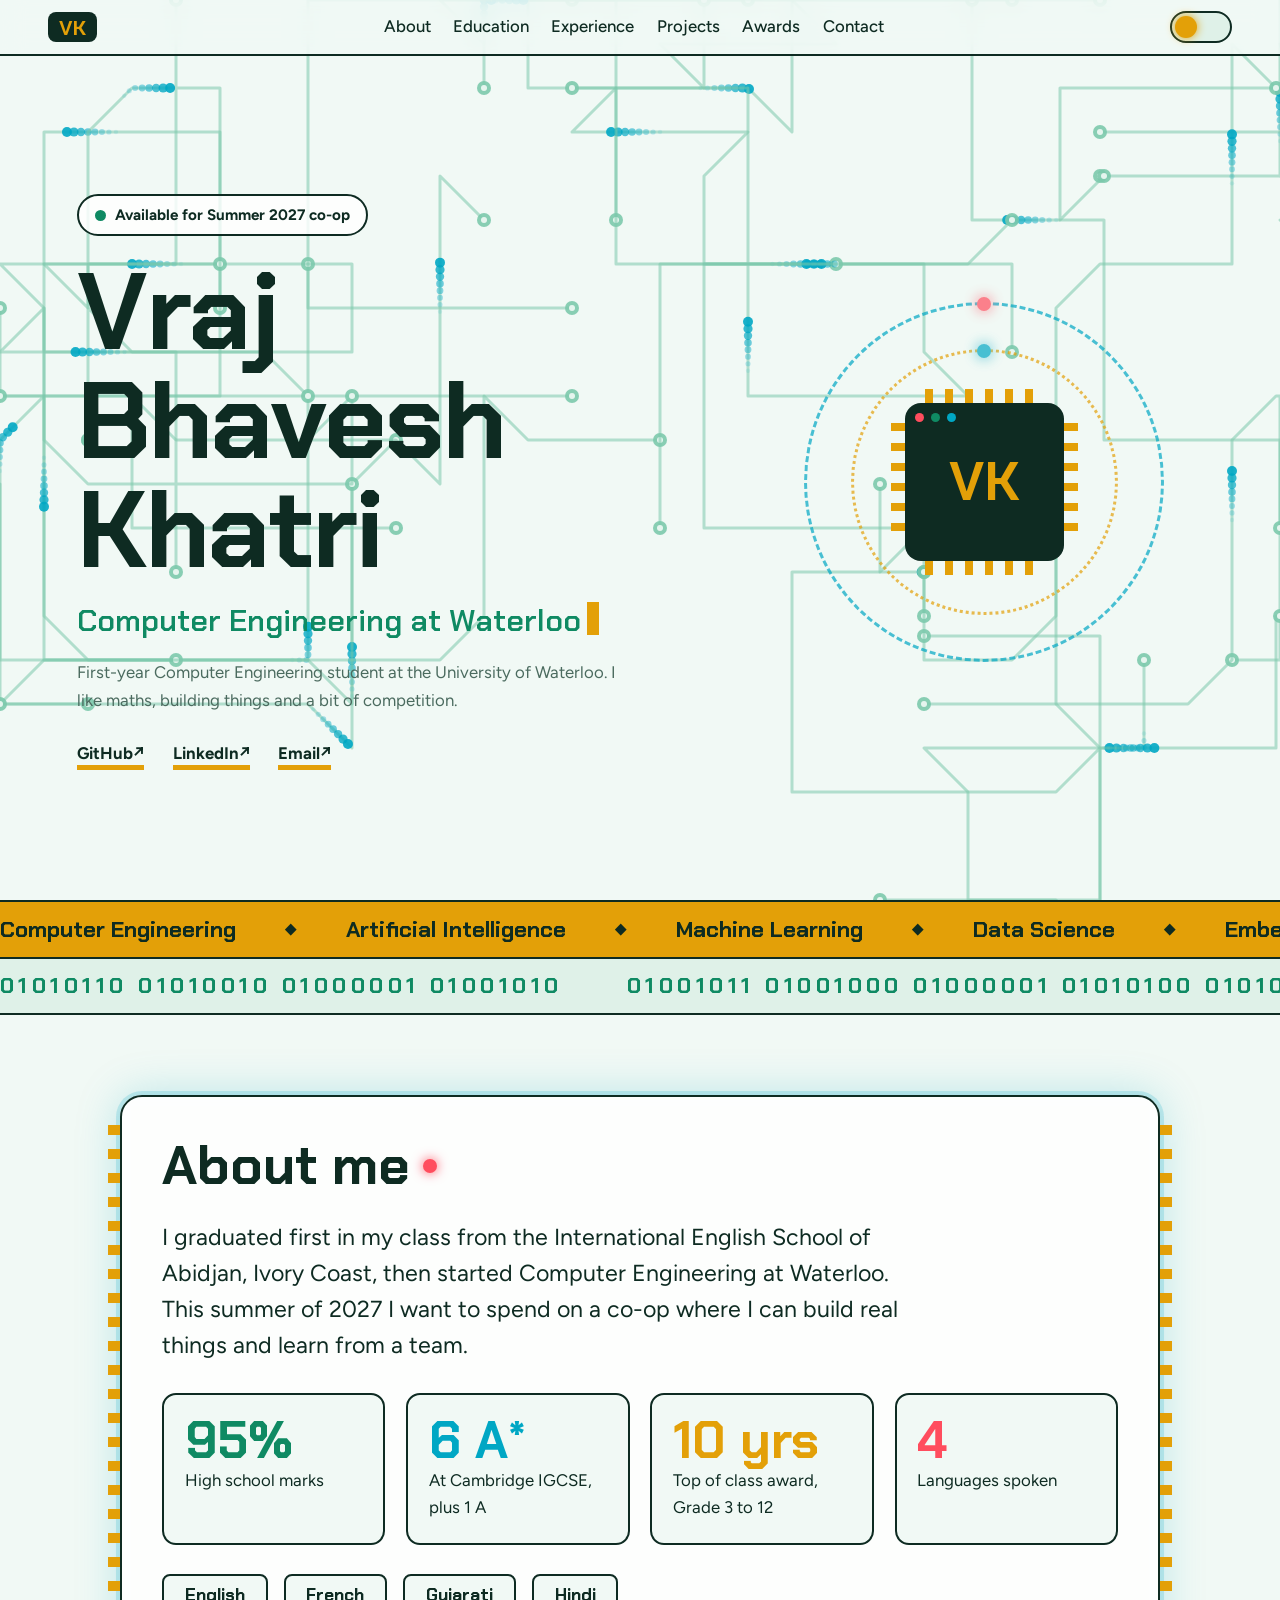
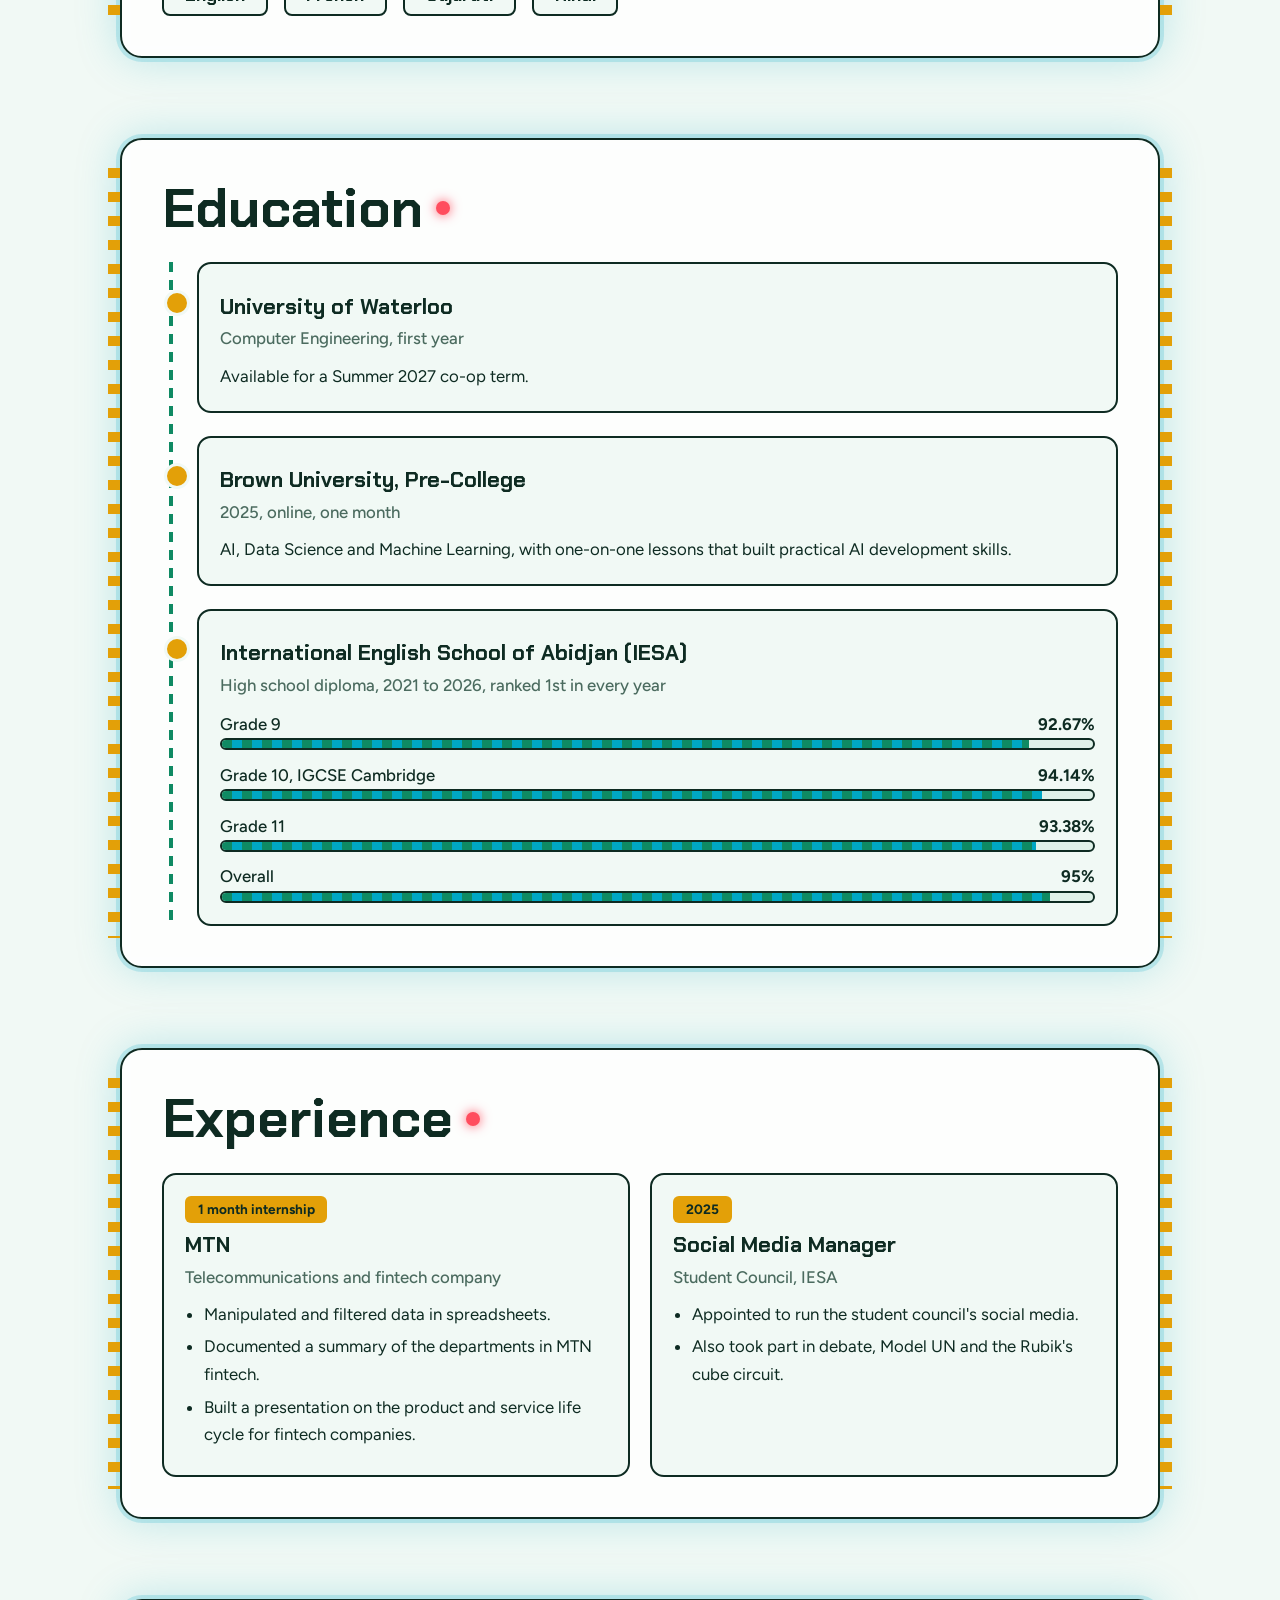
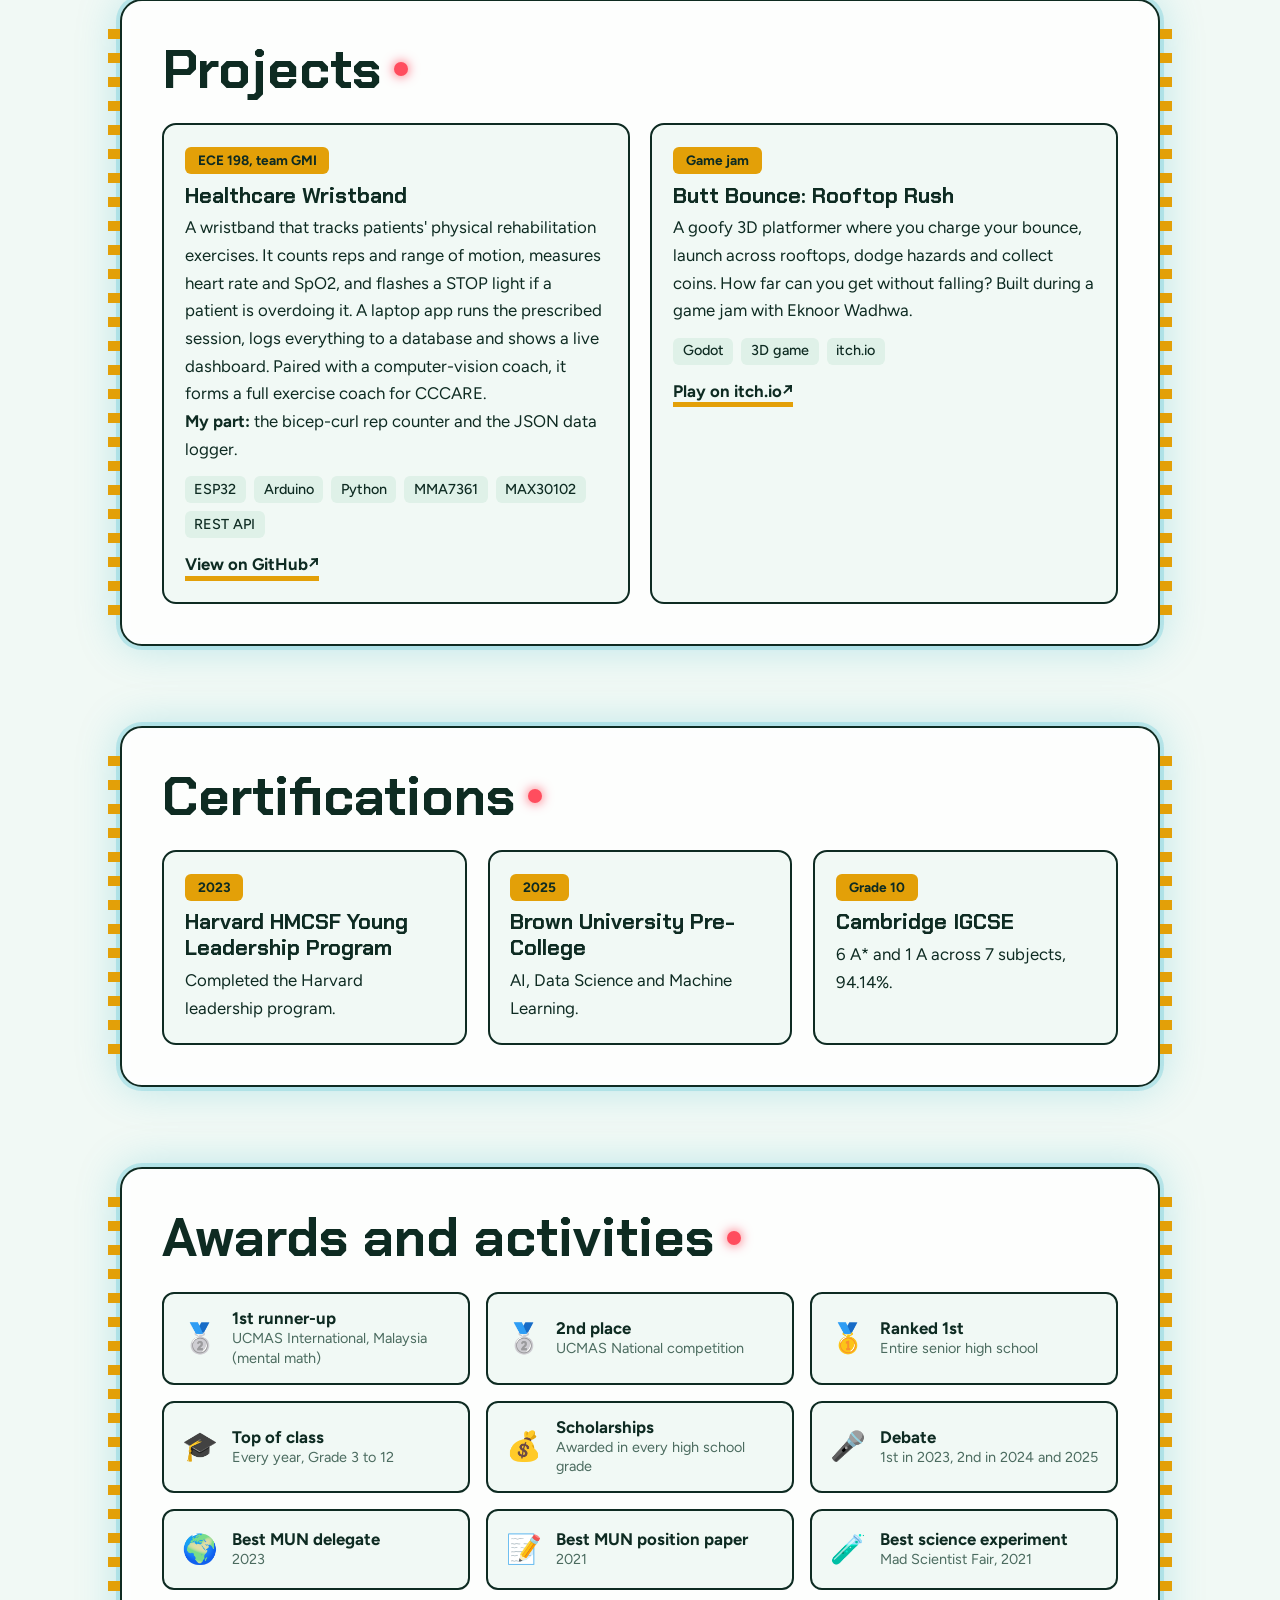
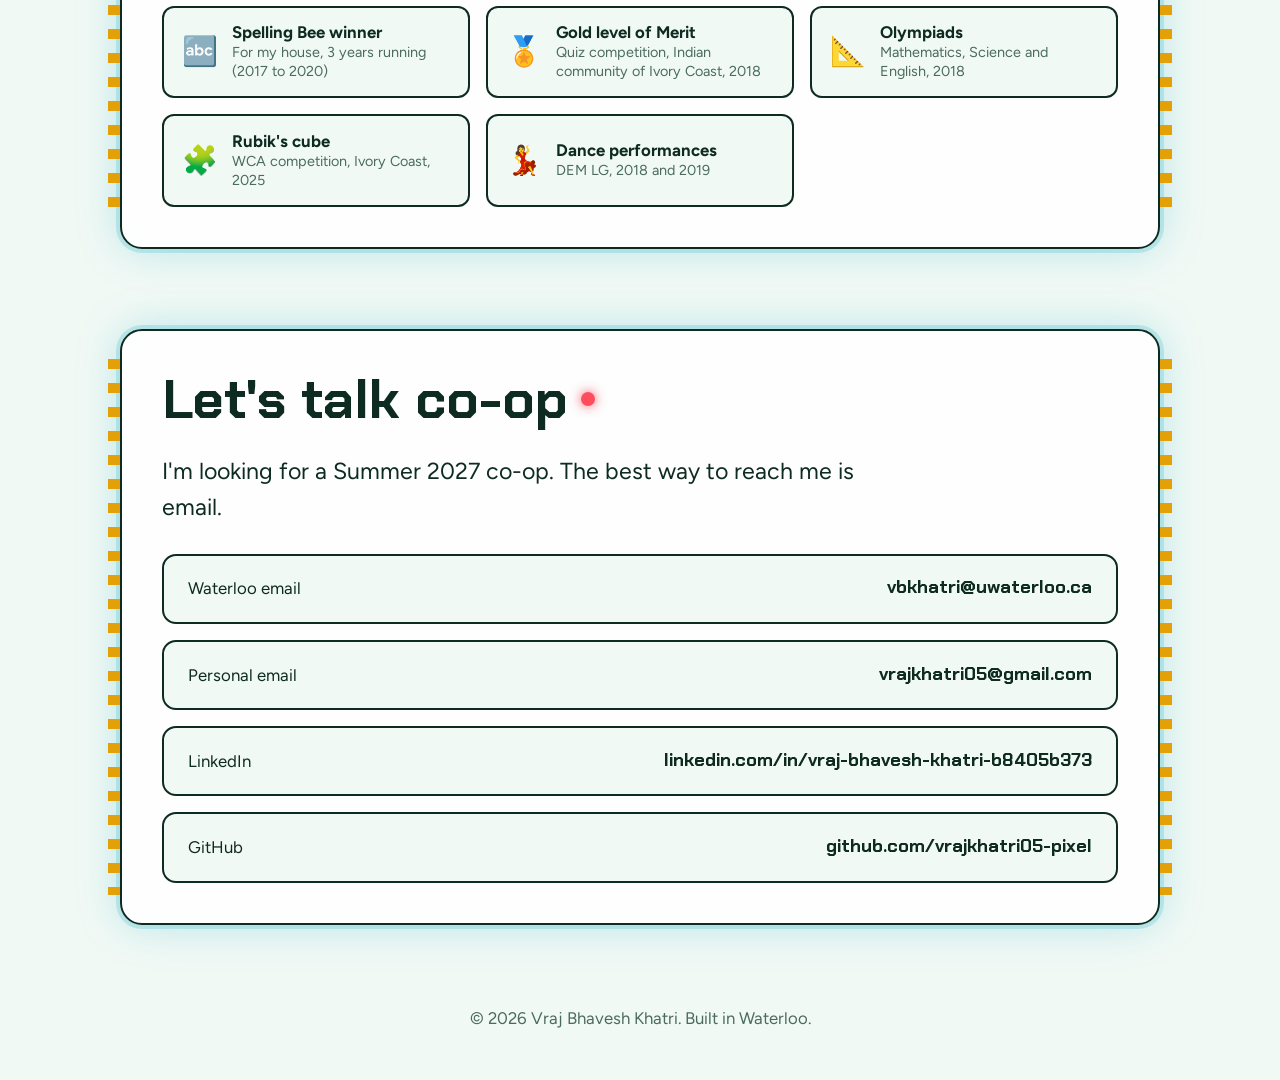
==== commit 614a4f36: "Add files via upload" ====
--- a/index.html
+++ b/index.html
@@ -8,52 +8,53 @@
 <link rel="icon" href="data:image/svg+xml,%3Csvg xmlns='http://www.w3.org/2000/svg' viewBox='0 0 100 100'%3E%3Ctext y='.9em' font-size='90'%3E⚡%3C/text%3E%3C/svg%3E">
 <link rel="preconnect" href="https://fonts.googleapis.com">
 <link rel="preconnect" href="https://fonts.gstatic.com" crossorigin>
-<link href="https://fonts.googleapis.com/css2?family=Bricolage+Grotesque:wght@600;800&family=DM+Sans:wght@400;500;700&display=swap" rel="stylesheet">
+<link href="https://fonts.googleapis.com/css2?family=Chakra+Petch:wght@600;700&family=Figtree:wght@400;500;700&display=swap" rel="stylesheet">
 <link rel="stylesheet" href="style.css">
-<script>try{var t=localStorage.getItem('t');if(t)document.documentElement.dataset.theme=t}catch(e){}</script>
+<script>try{var t=localStorage.getItem('t2');if(t)document.documentElement.dataset.theme=t}catch(e){}</script>
 </head>
 <body>
-<canvas id="net" aria-hidden="true"></canvas>
-<div class="pb"></div><div class="cur"></div>
+<canvas id="bg" aria-hidden="true"></canvas>
+<div class="pb"></div>
 
 <nav>
   <a class="logo" href="#home" aria-label="Home">VK</a>
   <div class="links"><a href="#about">About</a><a href="#education">Education</a><a href="#experience">Experience</a><a href="#projects">Projects</a><a href="#awards">Awards</a><a href="#contact">Contact</a></div>
-  <button id="tg" aria-label="Switch to dark mode">☾</button>
+  <button id="tg" role="switch" aria-checked="false" aria-label="Dark mode"><span></span></button>
 </nav>
 
 <header id="home" class="hero">
-  <span class="shape s1" data-d="40"></span><span class="shape s2" data-d="-30"></span><span class="shape s3" data-d="55"></span><span class="shape s4" data-d="-50"></span><span class="shape s5" data-d="25"></span><span class="shape s6" data-d="-20"></span>
-  <svg class="badge" viewBox="0 0 200 200" aria-hidden="true"><defs><path id="c" d="M100,100 m-75,0 a75,75 0 1,1 150,0 a75,75 0 1,1 -150,0"/></defs><g class="ring"><text><textPath href="#c" textLength="465">Summer 2027 co-op • Summer 2027 co-op • </textPath></text></g><circle cx="100" cy="100" r="32" fill="var(--c)"/><text x="100" y="109" text-anchor="middle" class="bt">VK</text></svg>
-  <p class="pill"><i></i>Available for Summer 2027 co-op</p>
-  <h1 data-split>Vraj Bhavesh Khatri</h1>
-  <p class="role"><span id="type"></span></p>
-  <p class="lead">First-year Computer Engineering student at the University of Waterloo. I like maths, building things and a bit of competition.</p>
-  <p class="soc"><a class="lnk" href="https://github.com/YOUR-USERNAME" target="_blank" rel="noopener">GitHub</a><a class="lnk" href="https://www.linkedin.com/in/YOUR-USERNAME" target="_blank" rel="noopener">LinkedIn</a><a class="lnk" href="mailto:vbkhatri@uwaterloo.ca">Email</a></p>
+  <div>
+    <p class="pill"><i></i>Available for Summer 2027 co-op</p>
+    <h1 data-split>Vraj Bhavesh Khatri</h1>
+    <p class="role"><span id="type"></span></p>
+    <p class="lead">First-year Computer Engineering student at the University of Waterloo. I like maths, building things and a bit of competition.</p>
+    <p class="soc"><a class="lnk" href="https://github.com/vrajkhatri05-pixel" target="_blank" rel="noopener">GitHub</a><a class="lnk" href="https://www.linkedin.com/in/vraj-bhavesh-khatri-b8405b373" target="_blank" rel="noopener">LinkedIn</a><a class="lnk" href="mailto:vbkhatri@uwaterloo.ca">Email</a></p>
+  </div>
+  <div class="cpuwrap" aria-hidden="true"><span class="orbit"></span><span class="orbit o2"></span><div class="cpu">VK<i></i><i></i><i></i></div></div>
 </header>
 
-<div class="mq"><div><span>Computer Engineering</span><span>Artificial Intelligence</span><span>Machine Learning</span><span>Data Science</span><span>Embedded Systems</span><span>Game Development</span><span>Mental Math</span><span>Debate</span><span>Model UN</span><span>Rubik's Cube</span></div></div>
-<div class="mq rev"><div><span>University of Waterloo</span><span>Brown University Pre-College</span><span>Harvard HMCSF Leadership</span><span>Cambridge IGCSE</span><span>MTN Intern</span><span>Student Council</span></div></div>
+<div class="mq"><div><span>Computer Engineering</span><span>Artificial Intelligence</span><span>Machine Learning</span><span>Data Science</span><span>Embedded Systems</span><span>Game Development</span><span>Mental Math</span><span>Debate</span></div></div>
+<div class="mq bin"><div><span>01010110 01010010 01000001 01001010</span><span>01001011 01001000 01000001 01010100 01010010 01001001</span><span>01010111 01000001 01010100 01000101 01010010 01001100 01001111 01001111</span></div></div>
 
 <main>
-<section id="about">
-  <h2 class="rv">About me</h2>
+<section id="about" class="chip">
+  <h2>About me</h2>
   <p class="big rv">I graduated first in my class from the International English School of Abidjan, Ivory Coast, then started Computer Engineering at Waterloo. This summer of 2027 I want to spend on a co-op where I can build real things and learn from a team.</p>
   <div class="stats">
-    <div class="card rv"><b class="num" data-n="95" data-s="%">0</b><span>High school marks</span></div>
-    <div class="card rv"><b class="num" data-n="6" data-s=" A*">0</b><span>At Cambridge IGCSE, plus 1 A</span></div>
-    <div class="card rv"><b class="num" data-n="10" data-s=" yrs">0</b><span>Top of class award, Grade 3 to 12</span></div>
-    <div class="card rv"><b class="num" data-n="4">0</b><span>Languages spoken</span></div>
+    <div class="box rv"><b class="num" data-n="95" data-s="%">0</b><span>High school marks</span></div>
+    <div class="box rv"><b class="num" data-n="6" data-s=" A*">0</b><span>At Cambridge IGCSE, plus 1 A</span></div>
+    <div class="box rv"><b class="num" data-n="10" data-s=" yrs">0</b><span>Top of class award, Grade 3 to 12</span></div>
+    <div class="box rv"><b class="num" data-n="4">0</b><span>Languages spoken</span></div>
   </div>
   <div class="chips rv"><span style="--i:0">English</span><span style="--i:1">French</span><span style="--i:2">Gujarati</span><span style="--i:3">Hindi</span></div>
 </section>
 
-<section id="education">
-  <h2 class="rv">Education</h2>
+<section id="education" class="chip">
+  <h2>Education</h2>
   <div class="tl">
-    <article class="card rv"><h3>University of Waterloo</h3><p class="meta">Computer Engineering, first year</p><p>Available for a Summer 2027 co-op term.</p></article>
-    <article class="card rv"><h3>Brown University, Pre-College</h3><p class="meta">2025, online, one month</p><p>AI, Data Science and Machine Learning, with one-on-one lessons that built practical AI development skills.</p></article>
-    <article class="card rv"><h3>International English School of Abidjan (IESA)</h3><p class="meta">High school diploma, 2021 to 2026, ranked 1st in every year</p>
+    <article class="box rv"><h3>University of Waterloo</h3><p class="meta">Computer Engineering, first year</p><p>Available for a Summer 2027 co-op term.</p></article>
+    <article class="box rv"><h3>Brown University, Pre-College</h3><p class="meta">2025, online, one month</p><p>AI, Data Science and Machine Learning, with one-on-one lessons that built practical AI development skills.</p></article>
+    <article class="box rv"><h3>International English School of Abidjan (IESA)</h3><p class="meta">High school diploma, 2021 to 2026, ranked 1st in every year</p>
       <div class="bars">
         <p>Grade 9<b>92.67%</b></p><div class="bar" style="--w:92.67%"></div>
         <p>Grade 10, IGCSE Cambridge<b>94.14%</b></p><div class="bar" style="--w:94.14%"></div>
@@ -64,35 +65,35 @@
   </div>
 </section>
 
-<section id="experience">
-  <h2 class="rv">Experience</h2>
+<section id="experience" class="chip">
+  <h2>Experience</h2>
   <div class="grid2">
-    <article class="card tilt rv"><span class="tag">1 month internship</span><h3>MTN</h3><p class="meta">Telecommunications and fintech company</p>
+    <article class="box tilt rv"><span class="tag">1 month internship</span><h3>MTN</h3><p class="meta">Telecommunications and fintech company</p>
       <ul><li>Manipulated and filtered data in spreadsheets.</li><li>Documented a summary of the departments in MTN fintech.</li><li>Built a presentation on the product and service life cycle for fintech companies.</li></ul></article>
-    <article class="card tilt rv"><span class="tag">2025</span><h3>Social Media Manager</h3><p class="meta">Student Council, IESA</p>
+    <article class="box tilt rv"><span class="tag">2025</span><h3>Social Media Manager</h3><p class="meta">Student Council, IESA</p>
       <ul><li>Appointed to run the student council's social media.</li><li>Also took part in debate, Model UN and the Rubik's cube circuit.</li></ul></article>
   </div>
 </section>
 
-<section id="projects">
-  <h2 class="rv">Projects</h2>
+<section id="projects" class="chip">
+  <h2>Projects</h2>
   <div class="grid2">
-    <article class="card tilt rv"><span class="tag">ECE 198, team GMI</span><h3>Healthcare Wristband</h3><p>A wristband that tracks patients' physical rehabilitation exercises. It counts reps and range of motion, measures heart rate and SpO2, and flashes a STOP light if a patient is overdoing it. A laptop app runs the prescribed session, logs everything to a database and shows a live dashboard. Paired with a computer-vision coach, it forms a full exercise coach for CCCARE.</p><p><b>My part:</b> the bicep-curl rep counter and the JSON data logger.</p><p class="tags"><span>ESP32</span><span>Arduino</span><span>Python</span><span>MMA7361</span><span>MAX30102</span><span>REST API</span></p><a class="lnk" href="https://github.com/YOUR-USERNAME/healthcare_wristband" target="_blank" rel="noopener">View on GitHub</a></article>
-    <article class="card tilt rv"><span class="tag">Game jam</span><h3>Butt Bounce: Rooftop Rush</h3><p>A goofy 3D platformer where you charge your bounce, launch across rooftops, dodge hazards and collect coins. How far can you get without falling? Built during a game jam with Eknoor Wadhwa.</p><p class="tags"><span>Godot</span><span>3D game</span><span>itch.io</span></p><a class="lnk" href="https://spidervraj.itch.io/butt-bounce-rooftop-rush" target="_blank" rel="noopener">Play on itch.io</a></article>
+    <article class="box tilt rv"><span class="tag">ECE 198, team GMI</span><h3>Healthcare Wristband</h3><p>A wristband that tracks patients' physical rehabilitation exercises. It counts reps and range of motion, measures heart rate and SpO2, and flashes a STOP light if a patient is overdoing it. A laptop app runs the prescribed session, logs everything to a database and shows a live dashboard. Paired with a computer-vision coach, it forms a full exercise coach for CCCARE.</p><p><b>My part:</b> the bicep-curl rep counter and the JSON data logger.</p><p class="tags"><span>ESP32</span><span>Arduino</span><span>Python</span><span>MMA7361</span><span>MAX30102</span><span>REST API</span></p><a class="lnk" href="https://github.com/ethereality-v/healthcare_wristband" target="_blank" rel="noopener">View on GitHub</a></article>
+    <article class="box tilt rv"><span class="tag">Game jam</span><h3>Butt Bounce: Rooftop Rush</h3><p>A goofy 3D platformer where you charge your bounce, launch across rooftops, dodge hazards and collect coins. How far can you get without falling? Built during a game jam with Eknoor Wadhwa.</p><p class="tags"><span>Godot</span><span>3D game</span><span>itch.io</span></p><a class="lnk" href="https://spidervraj.itch.io/butt-bounce-rooftop-rush" target="_blank" rel="noopener">Play on itch.io</a></article>
   </div>
 </section>
 
-<section id="certs">
-  <h2 class="rv">Certifications</h2>
+<section id="certs" class="chip">
+  <h2>Certifications</h2>
   <div class="grid3">
-    <article class="card rv"><span class="tag">2023</span><h3>Harvard HMCSF Young Leadership Program</h3><p>Completed the Harvard leadership program.</p></article>
-    <article class="card rv"><span class="tag">2025</span><h3>Brown University Pre-College</h3><p>AI, Data Science and Machine Learning.</p></article>
-    <article class="card rv"><span class="tag">Grade 10</span><h3>Cambridge IGCSE</h3><p>6 A* and 1 A across 7 subjects, 94.14%.</p></article>
+    <article class="box rv"><span class="tag">2023</span><h3>Harvard HMCSF Young Leadership Program</h3><p>Completed the Harvard leadership program.</p></article>
+    <article class="box rv"><span class="tag">2025</span><h3>Brown University Pre-College</h3><p>AI, Data Science and Machine Learning.</p></article>
+    <article class="box rv"><span class="tag">Grade 10</span><h3>Cambridge IGCSE</h3><p>6 A* and 1 A across 7 subjects, 94.14%.</p></article>
   </div>
 </section>
 
-<section id="awards">
-  <h2 class="rv">Awards and activities</h2>
+<section id="awards" class="chip">
+  <h2>Awards and activities</h2>
   <ul class="aws">
     <li class="aw rv"><i>🥈</i><div><b>1st runner-up</b><span>UCMAS International, Malaysia (mental math)</span></div></li>
     <li class="aw rv"><i>🥈</i><div><b>2nd place</b><span>UCMAS National competition</span></div></li>
@@ -111,14 +112,14 @@
   </ul>
 </section>
 
-<section id="contact">
-  <h2 class="rv">Let's talk co-op</h2>
+<section id="contact" class="chip">
+  <h2>Let's talk co-op</h2>
   <p class="big rv">I'm looking for a Summer 2027 co-op. The best way to reach me is email.</p>
   <div class="rows">
     <a class="row rv" href="mailto:vbkhatri@uwaterloo.ca"><span>Waterloo email</span><b>vbkhatri@uwaterloo.ca</b></a>
     <a class="row rv" href="mailto:vrajkhatri05@gmail.com"><span>Personal email</span><b>vrajkhatri05@gmail.com</b></a>
-    <a class="row rv" href="https://www.linkedin.com/in/YOUR-USERNAME" target="_blank" rel="noopener"><span>LinkedIn</span><b>linkedin.com/in/YOUR-USERNAME</b></a>
-    <a class="row rv" href="https://github.com/YOUR-USERNAME" target="_blank" rel="noopener"><span>GitHub</span><b>github.com/YOUR-USERNAME</b></a>
+    <a class="row rv" href="https://www.linkedin.com/in/vraj-bhavesh-khatri-b8405b373" target="_blank" rel="noopener"><span>LinkedIn</span><b>linkedin.com/in/vraj-bhavesh-khatri-b8405b373</b></a>
+    <a class="row rv" href="https://github.com/vrajkhatri05-pixel" target="_blank" rel="noopener"><span>GitHub</span><b>github.com/vrajkhatri05-pixel</b></a>
   </div>
 </section>
 </main>
--- a/style.css
+++ b/style.css
@@ -1,120 +1,126 @@
-:root{--bg:#eef5fb;--bg2:#dfeaf5;--ink:#0d2236;--mute:#4d6176;--card:#fff;--a:#ff5a6e;--b:#19b98c;--c:#ffc933;--d:#2f8fff;--shc:#0d2236;--ln:#0d2236;--f1:'Bricolage Grotesque',system-ui,sans-serif;--f2:'DM Sans',system-ui,sans-serif}
-[data-theme=dark]{--bg:#0a1520;--bg2:#112233;--ink:#e9f2fa;--mute:#9db2c6;--card:#112030;--a:#ff7d8c;--b:#3be0b0;--c:#ffd75e;--d:#5aa9ff;--shc:#3be0b0;--ln:rgba(233,242,250,.25)}
+:root{--bg:#f1f9f5;--bg2:#dff1e8;--card:rgba(255,255,255,.82);--ink:#0e2b22;--mute:#4b6b5f;--tr:#7cc9ac;--sig:#00a7c4;--gold:#e3a008;--led:#ff4d5e;--g:#0f8a63;--ln:#0e2b22;--f1:'Chakra Petch',system-ui,sans-serif;--f2:'Figtree',system-ui,sans-serif}
+[data-theme=dark]{--bg:#06130f;--bg2:#0d2119;--card:rgba(11,28,21,.82);--ink:#e4f6ee;--mute:#8fb5a5;--tr:#1b5a46;--sig:#3ff0c0;--gold:#ffc83d;--led:#ff6b7a;--g:#3ff0c0;--ln:rgba(228,246,238,.3)}
 *{box-sizing:border-box;margin:0;padding:0}
-html{scroll-behavior:smooth;scroll-padding-top:70px}
+html{scroll-behavior:smooth;scroll-padding-top:80px}
 body{font:400 1.05rem/1.65 var(--f2);background:var(--bg);color:var(--ink);transition:background .6s,color .6s;overflow-x:hidden}
 a{color:inherit}
-:focus-visible{outline:3px solid var(--d);outline-offset:3px}
-#net{position:fixed;inset:0;z-index:0;pointer-events:none}
-nav,.hero,.mq,main,footer{position:relative;z-index:1}
-.pb{position:fixed;top:0;left:0;height:4px;width:100%;background:linear-gradient(90deg,var(--a),var(--c),var(--b));transform:scaleX(0);transform-origin:left;z-index:100}
-.cur{position:fixed;left:0;top:0;width:20px;height:20px;margin:-10px 0 0 -10px;border:2px solid var(--a);border-radius:50%;pointer-events:none;z-index:99;opacity:0;transition:width .25s,height .25s,margin .25s,background .25s}
-.cur.big{width:56px;height:56px;margin:-28px 0 0 -28px;background:color-mix(in srgb,var(--c) 35%,transparent)}
-nav{position:fixed;top:0;left:0;right:0;z-index:90;display:flex;align-items:center;justify-content:space-between;padding:.7rem clamp(1rem,4vw,3rem);background:color-mix(in srgb,var(--bg) 78%,transparent);backdrop-filter:blur(12px);border-bottom:2px solid var(--ln);transition:background .6s,border-color .6s}
-.logo{font:800 1.4rem var(--f1);text-decoration:none;background:var(--c);color:#0d2236;padding:.1rem .6rem;border-radius:10px;border:2px solid var(--ln);transition:transform .4s cubic-bezier(.3,1.8,.5,1)}
-.logo:hover{transform:rotate(-12deg) scale(1.12)}
+:focus-visible{outline:3px solid var(--sig);outline-offset:3px}
+#bg{position:fixed;inset:0;z-index:0;pointer-events:none}
+.hero,.mq,main,footer{position:relative;z-index:1}
+.pb{position:fixed;top:0;left:0;height:4px;width:100%;background:var(--sig);transform:scaleX(0);transform-origin:left;z-index:100;box-shadow:0 0 12px var(--sig)}
+nav{position:fixed;top:0;left:0;right:0;z-index:90;display:flex;align-items:center;justify-content:space-between;padding:.7rem clamp(1rem,4vw,3rem);background:color-mix(in srgb,var(--bg) 80%,transparent);backdrop-filter:blur(12px);border-bottom:2px solid var(--ln);transition:background .6s,border-color .6s}
+.logo{font:700 1.3rem var(--f1);text-decoration:none;background:var(--ink);color:var(--gold);padding:.1rem .7rem;border-radius:8px;transition:transform .4s cubic-bezier(.3,1.8,.5,1),background .6s}
+.logo:hover{transform:rotate(-10deg) scale(1.12)}
 .links{display:flex;gap:1.4rem}
 .links a{text-decoration:none;font-weight:500;position:relative}
-.links a::after{content:"";position:absolute;left:0;bottom:-3px;height:3px;width:100%;background:var(--a);transform:scaleX(0);transform-origin:right;transition:transform .35s}
+.links a::after{content:"";position:absolute;left:0;bottom:-4px;height:3px;width:100%;background:var(--sig);transform:scaleX(0);transform-origin:right;transition:transform .35s}
 .links a:hover::after{transform:scaleX(1);transform-origin:left}
-#tg{width:42px;height:42px;border-radius:50%;border:2px solid var(--ln);background:var(--card);color:var(--ink);font-size:1.3rem;cursor:pointer;transition:transform .5s,background .6s}
-#tg:hover{background:var(--c);color:#0d2236}
-#tg.spin{transform:rotate(360deg) scale(.8)}
+#tg{width:62px;height:32px;border-radius:99px;border:2px solid var(--ln);background:var(--bg2);cursor:pointer;position:relative;transition:background .5s,border-color .6s}
+#tg span{position:absolute;top:3px;left:3px;width:22px;height:22px;border-radius:50%;background:var(--gold);transition:transform .5s cubic-bezier(.3,1.6,.5,1);box-shadow:0 0 10px var(--gold)}
+[data-theme=dark] #tg span{transform:translateX(30px)}
 
-.hero{min-height:100vh;display:flex;flex-direction:column;justify-content:center;padding:7rem clamp(1.2rem,6vw,6rem) 4rem;overflow:hidden}
-.shape{position:absolute;display:block;pointer-events:none}
-.s1{width:90px;height:90px;border-radius:50%;background:var(--a);top:16%;left:6%;animation:float 7s ease-in-out infinite}
-.s2{width:70px;height:70px;border:6px solid var(--b);bottom:18%;left:12%;animation:spin 14s linear infinite}
-.s3{width:90px;height:80px;background:var(--c);clip-path:polygon(50% 0,100% 100%,0 100%);top:12%;right:30%;animation:float 6s ease-in-out -2s infinite,spin 20s linear infinite}
-.s4{width:120px;height:120px;border:8px dashed var(--d);border-radius:50%;bottom:10%;right:8%;animation:spin 22s linear infinite reverse}
-.s5{width:46px;height:46px;border-radius:14px;background:var(--b);top:46%;right:44%;animation:float 5s ease-in-out -1s infinite,pulse 3s ease-in-out infinite}
-.s6{width:60px;height:60px;background:radial-gradient(var(--a) 22%,transparent 24%) 0 0/15px 15px;bottom:34%;left:46%;animation:drift 9s ease-in-out infinite}
-.badge{position:absolute;right:clamp(1rem,9vw,9rem);top:22%;width:clamp(110px,15vw,190px);animation:float 8s ease-in-out infinite}
-.badge text{font:700 15px var(--f2);fill:var(--ink);letter-spacing:1.5px;transition:fill .6s}
-.badge .bt{font:800 26px var(--f1);fill:#0d2236;letter-spacing:0}
-.ring{transform-origin:100px 100px;animation:spin 16s linear infinite}
+.hero{min-height:100vh;display:grid;grid-template-columns:1.5fr 1fr;align-items:center;gap:2rem;padding:8rem clamp(1.2rem,6vw,6rem) 4rem;max-width:1300px;margin:auto}
 .pill{width:max-content;max-width:100%;display:flex;align-items:center;gap:.6rem;padding:.4rem 1rem;border:2px solid var(--ln);border-radius:99px;background:var(--card);font-weight:700;font-size:.95rem;animation:up .8s .1s backwards}
-.pill i{width:11px;height:11px;border-radius:50%;background:var(--b);box-shadow:0 0 0 0 var(--b);animation:ping 1.6s infinite}
-h1{font:800 clamp(2.8rem,9.5vw,8rem)/.98 var(--f1);margin:1.4rem 0 1rem;letter-spacing:-.03em;max-width:11ch}
+.pill i{width:11px;height:11px;border-radius:50%;background:var(--g);animation:ping 1.6s infinite}
+h1{font:700 clamp(2.8rem,8.5vw,7rem)/1 var(--f1);margin:1.4rem 0 1rem;letter-spacing:-.02em}
 .w{display:inline-block;white-space:nowrap}
-.l{display:inline-block;animation:rise 1s cubic-bezier(.2,.8,.2,1) backwards;animation-delay:calc(var(--i)*55ms + .25s);transition:transform .3s cubic-bezier(.3,1.8,.5,1),color .3s}
-.l:hover{transform:translateY(-12px) rotate(-9deg);color:var(--a)}
-.role{font:600 clamp(1.2rem,3vw,2rem) var(--f1);color:var(--d);min-height:1.5em}
-.role::after{content:"";display:inline-block;width:3px;height:1.1em;background:var(--a);margin-left:4px;vertical-align:-.15em;animation:blink 1s steps(1) infinite}
+.l{display:inline-block;animation:boot 1.1s steps(1) backwards;animation-delay:calc(var(--i)*70ms + .2s);transition:transform .25s cubic-bezier(.3,1.8,.5,1),color .25s,text-shadow .25s}
+.l:hover{transform:translateY(-10px);color:var(--sig);text-shadow:0 0 18px var(--sig)}
+.role{font:600 clamp(1.2rem,3vw,1.9rem) var(--f1);color:var(--g);min-height:1.5em}
+.role::after{content:"";display:inline-block;width:12px;height:1.1em;background:var(--gold);margin-left:6px;vertical-align:-.15em;animation:blink 1s steps(1) infinite}
 .lead{max-width:34rem;color:var(--mute);margin:.8rem 0 1.6rem;animation:up .8s 1.4s backwards}
 .soc{display:flex;gap:1.8rem;flex-wrap:wrap;animation:up .8s 1.6s backwards}
-.lnk{font-weight:700;text-decoration:none;background:linear-gradient(var(--c),var(--c)) 0 100%/100% 6px no-repeat;transition:background-size .35s,transform .3s;display:inline-block;padding-bottom:2px}
+.lnk{font-weight:700;text-decoration:none;background:linear-gradient(var(--gold),var(--gold)) 0 100%/100% 5px no-repeat;transition:background-size .35s,transform .3s,color .3s;display:inline-block;padding-bottom:2px}
 .lnk::after{content:" ↗";display:inline-block;transition:transform .3s}
-.lnk:hover{background-size:100% 100%;color:#0d2236;transform:translateY(-3px)}
+.lnk:hover{background-size:100% 100%;color:#0e2b22;transform:translateY(-3px)}
 .lnk:hover::after{transform:translate(4px,-4px)}
 
-.mq{overflow:hidden;border-block:2px solid var(--ln);background:var(--c);color:#0d2236;padding:.8rem 0;transition:border-color .6s}
-.mq.rev{background:var(--b)}
-.mq div{display:flex;width:max-content;animation:mq 32s linear infinite}
-.mq.rev div{animation-direction:reverse;animation-duration:40s}
+.cpuwrap{position:relative;display:grid;place-items:center;aspect-ratio:1;width:min(100%,360px);justify-self:center;animation:float 7s ease-in-out infinite}
+.orbit{position:absolute;inset:0;border:3px dashed var(--sig);border-radius:50%;animation:spin 24s linear infinite;opacity:.7}
+.orbit::after{content:"";position:absolute;top:-8px;left:50%;width:14px;height:14px;margin-left:-7px;border-radius:50%;background:var(--led);box-shadow:0 0 14px var(--led)}
+.o2{inset:13%;border:3px dotted var(--gold);animation-duration:15s;animation-direction:reverse}
+.o2::after{background:var(--sig);box-shadow:0 0 14px var(--sig)}
+.cpu{position:relative;width:44%;aspect-ratio:1;border-radius:16px;background:var(--ink);color:var(--gold);display:grid;place-items:center;font:700 clamp(2.2rem,6vw,3.4rem) var(--f1);animation:glow 2.4s ease-in-out infinite;transition:background .6s}
+.cpu::before,.cpu::after{content:"";position:absolute;pointer-events:none}
+.cpu::before{inset:-14px 20px;background:repeating-linear-gradient(90deg,var(--gold) 0 8px,transparent 8px 20px) top/100% 14px no-repeat,repeating-linear-gradient(90deg,var(--gold) 0 8px,transparent 8px 20px) bottom/100% 14px no-repeat}
+.cpu::after{inset:20px -14px;background:repeating-linear-gradient(180deg,var(--gold) 0 8px,transparent 8px 20px) left/14px 100% no-repeat,repeating-linear-gradient(180deg,var(--gold) 0 8px,transparent 8px 20px) right/14px 100% no-repeat}
+.cpu i{position:absolute;width:9px;height:9px;border-radius:50%;background:var(--led);top:10px;left:10px;animation:led 1.4s infinite}
+.cpu i:nth-child(2){left:26px;background:var(--g);animation-delay:.35s}
+.cpu i:nth-child(3){left:42px;background:var(--sig);animation-delay:.7s}
+
+.mq{overflow:hidden;border-block:2px solid var(--ln);background:var(--gold);color:#0e2b22;padding:.8rem 0;transition:border-color .6s}
+.mq.bin{background:var(--bg2);color:var(--g);border-top:0}
+.mq div{display:flex;width:max-content;animation:mq 34s linear infinite}
+.mq.bin div{animation-direction:reverse;animation-duration:50s}
 .mq:hover div{animation-play-state:paused}
-.mq span{font:800 1.5rem var(--f1);padding-right:3rem;white-space:nowrap}
-.mq span::after{content:"✦";margin-left:3rem;display:inline-block;animation:spin 4s linear infinite}
+.mq span{font:700 1.4rem var(--f1);padding-right:3rem;white-space:nowrap}
+.mq:not(.bin) span::after{content:"◆";margin-left:3rem;display:inline-block;animation:spin 4s linear infinite}
+.mq.bin span{letter-spacing:.2em;padding-right:4rem}
 
-section{max-width:1100px;margin:0 auto;padding:6rem clamp(1.2rem,4vw,2rem) 1rem}
-h2{font:800 clamp(2.2rem,6vw,4rem)/1.05 var(--f1);margin-bottom:2rem;display:inline-block;background:linear-gradient(var(--c),var(--c)) 0 90%/0 .3em no-repeat;transition:background-size 1.1s .4s cubic-bezier(.2,.8,.2,1)}
-h2.in{background-size:100% .3em}
-h3{font:800 1.4rem/1.2 var(--f1);margin:.6rem 0 .3rem}
-.big{font-size:clamp(1.2rem,2.5vw,1.6rem);line-height:1.5;max-width:46rem;margin-bottom:2rem}
+.chip{position:relative;width:min(1040px,calc(100% - 3.5rem));margin:5rem auto 0;padding:2.5rem clamp(1.2rem,4vw,2.5rem);border:2px solid var(--ln);border-radius:22px;background:var(--card);backdrop-filter:blur(6px);transition:border-color .6s,box-shadow .8s,background .6s}
+.chip::before,.chip::after{content:"";position:absolute;top:28px;bottom:28px;width:12px;background:repeating-linear-gradient(180deg,var(--ln) 0 10px,transparent 10px 24px);opacity:.55}
+.chip::before{left:-14px}.chip::after{right:-14px}
+.chip.on{animation:pwr 1.4s;box-shadow:0 0 0 4px color-mix(in srgb,var(--sig) 18%,transparent),0 0 44px color-mix(in srgb,var(--sig) 25%,transparent)}
+.chip.on::before,.chip.on::after{background:repeating-linear-gradient(180deg,var(--gold) 0 10px,transparent 10px 24px);opacity:1}
+h2{font:700 clamp(2rem,5.5vw,3.4rem)/1.05 var(--f1);margin-bottom:1.6rem;display:flex;align-items:center;gap:.8rem}
+h2::after{content:"";width:14px;height:14px;border-radius:50%;background:var(--ln);opacity:.5;flex:none}
+.on h2::after{background:var(--led);opacity:1;animation:led 1.6s infinite;box-shadow:0 0 12px var(--led)}
+h3{font:700 1.35rem/1.2 var(--f1);margin:.6rem 0 .3rem}
+.big{font-size:clamp(1.1rem,2.4vw,1.45rem);line-height:1.55;max-width:46rem;margin-bottom:1.8rem}
 .meta{color:var(--mute);font-weight:500;margin-bottom:.6rem}
-.card{background:var(--card);border:2px solid var(--ln);border-radius:20px;padding:1.5rem;box-shadow:6px 6px 0 var(--shc);transition:transform .3s cubic-bezier(.3,1.6,.5,1),box-shadow .3s,background .6s,border-color .6s}
-.card:hover{transform:translate(-4px,-4px) rotate(-.5deg);box-shadow:11px 11px 0 var(--shc)}
+.box{background:var(--bg);border:2px solid var(--ln);border-radius:14px;padding:1.3rem;transition:transform .3s cubic-bezier(.3,1.6,.5,1),border-color .3s,box-shadow .3s,background .6s}
+.box:hover{transform:translateY(-6px);border-color:var(--sig);box-shadow:0 0 0 3px color-mix(in srgb,var(--sig) 25%,transparent),0 10px 30px color-mix(in srgb,var(--sig) 20%,transparent)}
 .tilt:hover{transform:perspective(800px) rotateX(var(--rx,0deg)) rotateY(var(--ry,0deg)) translateY(-6px)}
-.tag{display:inline-block;background:var(--c);color:#0d2236;font-weight:700;font-size:.85rem;padding:.15rem .8rem;border-radius:99px;border:2px solid var(--ln)}
+.tag{display:inline-block;background:var(--gold);color:#0e2b22;font-weight:700;font-size:.85rem;padding:.15rem .8rem;border-radius:6px}
 ul{padding-left:1.2rem}li{margin:.3rem 0}
 .rv{opacity:0}
-.rv.in{opacity:1;animation:up .9s cubic-bezier(.2,.8,.2,1) backwards;animation-delay:calc(var(--i,0)*110ms)}
-.stats,.grid3{display:grid;grid-template-columns:repeat(auto-fit,minmax(230px,1fr));gap:1.6rem}
-.grid2{display:grid;grid-template-columns:repeat(auto-fit,minmax(300px,1fr));gap:1.6rem}
-.stats{margin-bottom:2rem}
-.num{display:block;font:800 clamp(2.4rem,5vw,3.4rem)/1 var(--f1);color:var(--a)}
-.stats .card:nth-child(2) .num{color:var(--b)}.stats .card:nth-child(3) .num{color:var(--d)}
+.on .rv,.rv.in{opacity:1;animation:up .9s cubic-bezier(.2,.8,.2,1) backwards;animation-delay:calc(var(--i,0)*110ms + .2s)}
+.stats,.grid3{display:grid;grid-template-columns:repeat(auto-fit,minmax(210px,1fr));gap:1.3rem}
+.grid2{display:grid;grid-template-columns:repeat(auto-fit,minmax(300px,1fr));gap:1.3rem}
+.stats{margin-bottom:1.8rem}
+.num{display:block;font:700 clamp(2.2rem,5vw,3.2rem)/1 var(--f1);color:var(--g)}
+.stats .box:nth-child(2) .num{color:var(--sig)}.stats .box:nth-child(3) .num{color:var(--gold)}.stats .box:nth-child(4) .num{color:var(--led)}
 .chips{display:flex;gap:1rem;flex-wrap:wrap}
-.chips span{font:700 1.1rem var(--f1);padding:.5rem 1.3rem;border:2px solid var(--ln);border-radius:99px;background:var(--card);animation:float 4s ease-in-out infinite;animation-delay:calc(var(--i)*-.9s);transition:background .3s}
-.chips span:hover{background:var(--a);color:#0d2236}
+.chips span{font:700 1.1rem var(--f1);padding:.5rem 1.3rem;border:2px solid var(--ln);border-radius:8px;background:var(--bg);animation:float 4s ease-in-out infinite;animation-delay:calc(var(--i)*-.9s);transition:background .3s,color .3s}
+.chips span:hover{background:var(--sig);color:#0e2b22}
 
-.tl{display:grid;gap:1.8rem;position:relative;padding-left:2.2rem}
-.tl::before{content:"";position:absolute;left:8px;top:0;bottom:0;width:4px;border-radius:4px;background:var(--b);transform:scaleY(0);transform-origin:top;animation:grow 1.6s .2s forwards paused}
-.tl:has(.in)::before{animation-play-state:running}
-.tl .card::before{content:"";position:absolute;left:-2.2rem;top:1.7rem;width:20px;height:20px;border-radius:50%;background:var(--a);border:3px solid var(--bg);animation:ping2 2.4s infinite}
-.tl .card{position:relative}
+.tl{display:grid;gap:1.4rem;position:relative;padding-left:2.2rem}
+.tl::before{content:"";position:absolute;left:7px;top:0;bottom:0;width:4px;background:repeating-linear-gradient(180deg,var(--g) 0 10px,transparent 10px 18px);background-size:4px 18px;animation:flow .8s linear infinite}
+.tl .box{position:relative}
+.tl .box::before{content:"";position:absolute;left:-2.2rem;top:1.6rem;width:20px;height:20px;border-radius:50%;background:var(--gold);border:3px solid var(--bg);animation:ping2 2.4s infinite}
 .bars p{display:flex;justify-content:space-between;font-weight:500;margin-top:.7rem}
 .bar{height:12px;border-radius:12px;background:var(--bg2);border:2px solid var(--ln);overflow:hidden}
-.bar::after{content:"";display:block;height:100%;width:0;background:linear-gradient(90deg,var(--b),var(--d));transition:width 1.6s .4s cubic-bezier(.2,.8,.2,1)}
+.bar::after{content:"";display:block;height:100%;width:0;background:repeating-linear-gradient(90deg,var(--g) 0 10px,var(--sig) 10px 20px);background-size:20px 100%;transition:width 1.6s .5s cubic-bezier(.2,.8,.2,1);animation:flowx .6s linear infinite}
 .in .bar::after{width:var(--w)}
 .tags{display:flex;gap:.5rem;flex-wrap:wrap;margin:.8rem 0}
-.tags span{background:var(--bg2);border-radius:8px;padding:.1rem .6rem;font-size:.9rem;font-weight:500}
+.tags span{background:var(--bg2);border-radius:6px;padding:.1rem .6rem;font-size:.9rem;font-weight:500}
 
-.aws{list-style:none;padding:0;display:grid;grid-template-columns:repeat(auto-fill,minmax(290px,1fr));gap:1rem}
-.aw{display:flex;gap:.9rem;align-items:center;background:var(--card);border:2px solid var(--ln);border-radius:16px;padding:.9rem 1.1rem;transition:transform .35s cubic-bezier(.3,1.6,.5,1),background .3s,border-color .6s;margin:0}
+.aws{list-style:none;padding:0;display:grid;grid-template-columns:repeat(auto-fill,minmax(270px,1fr));gap:1rem}
+.aw{display:flex;gap:.9rem;align-items:center;background:var(--bg);border:2px solid var(--ln);border-radius:12px;padding:.9rem 1.1rem;margin:0;transition:transform .35s cubic-bezier(.3,1.6,.5,1),background .3s,border-color .3s}
 .aw i{font-style:normal;font-size:1.8rem;transition:transform .5s}
-.aw:hover{transform:translateX(8px) scale(1.03);background:var(--c);color:#0d2236}
+.aw:hover{transform:translateX(8px);background:var(--gold);color:#0e2b22;border-color:var(--gold)}
 .aw:hover i{transform:rotate(360deg) scale(1.3)}
-.aw b{display:block;line-height:1.25}.aw span{font-size:.9rem;color:var(--mute);display:block;line-height:1.35}.aw:hover span{color:#0d2236}
+.aw b{display:block;line-height:1.25}.aw span{font-size:.9rem;color:var(--mute);display:block;line-height:1.35}.aw:hover span{color:#0e2b22}
 
 .rows{display:grid;gap:1rem}
-.row{display:flex;justify-content:space-between;gap:1rem;flex-wrap:wrap;padding:1.2rem 1.5rem;border:2px solid var(--ln);border-radius:18px;text-decoration:none;background:linear-gradient(var(--a),var(--a)) 0 0/0 100% no-repeat,var(--card);transition:background-size .5s cubic-bezier(.2,.8,.2,1),transform .3s,border-color .6s}
-.row:hover{background-size:100% 100%,auto;color:#0d2236;transform:translateX(10px)}
-.row b{font:800 1.2rem var(--f1);overflow-wrap:anywhere}
+.row{display:flex;justify-content:space-between;gap:1rem;flex-wrap:wrap;padding:1.2rem 1.5rem;border:2px solid var(--ln);border-radius:14px;text-decoration:none;background:linear-gradient(var(--sig),var(--sig)) 0 0/0 100% no-repeat,var(--bg);transition:background-size .5s cubic-bezier(.2,.8,.2,1),transform .3s,border-color .6s}
+.row:hover{background-size:100% 100%,auto;color:#0e2b22;transform:translateX(10px)}
+.row b{font:700 1.15rem var(--f1);overflow-wrap:anywhere}
 footer{text-align:center;padding:5rem 1rem 3rem;color:var(--mute)}
 
-@keyframes float{50%{transform:translateY(-26px) rotate(8deg)}}
-@keyframes drift{50%{transform:translate(40px,-20px) rotate(20deg)}}
+@keyframes float{50%{transform:translateY(-18px)}}
 @keyframes spin{to{transform:rotate(360deg)}}
-@keyframes pulse{50%{scale:1.4}}
 @keyframes blink{50%{opacity:0}}
-@keyframes ping{70%{box-shadow:0 0 0 12px transparent}100%{box-shadow:0 0 0 0 transparent}}
-@keyframes ping2{0%,100%{box-shadow:0 0 0 0 var(--a)}60%{box-shadow:0 0 0 10px transparent}}
-@keyframes rise{from{opacity:0;transform:translateY(90px) rotate(14deg)}}
-@keyframes up{from{opacity:0;transform:translateY(46px) scale(.96)}}
+@keyframes led{0%,100%{opacity:1}50%{opacity:.2}}
+@keyframes glow{50%{text-shadow:0 0 22px var(--gold);box-shadow:0 0 40px color-mix(in srgb,var(--gold) 40%,transparent)}}
+@keyframes ping{70%{box-shadow:0 0 0 12px transparent}0%{box-shadow:0 0 0 0 var(--g)}}
+@keyframes ping2{0%,100%{box-shadow:0 0 0 0 var(--gold)}60%{box-shadow:0 0 0 10px transparent}}
+@keyframes boot{0%,30%,50%{opacity:0}40%,60%,100%{opacity:1}}
+@keyframes up{from{opacity:0;transform:translateY(40px) scale(.97)}}
 @keyframes mq{to{transform:translateX(-50%)}}
-@keyframes grow{to{transform:scaleY(1)}}
+@keyframes flow{to{background-position:0 18px}}
+@keyframes flowx{to{background-position:20px 0}}
+@keyframes pwr{0%{box-shadow:0 0 0 0 var(--sig)}40%{box-shadow:0 0 0 18px transparent}}
 
-@media(max-width:760px){.links{display:none}.badge{top:11%;right:4%}.s3,.s6{display:none}}
-@media(hover:none){.cur{display:none}}
-@media(prefers-reduced-motion:reduce){*,*::before,*::after{animation:none!important;transition:none!important;scroll-behavior:auto!important}.rv{opacity:1}.tl::before{transform:none}.bar::after{width:var(--w)}h2{background-size:100% .3em}}
+@media(max-width:860px){.hero{grid-template-columns:1fr;padding-top:7rem}.cpuwrap{order:-1;width:min(100%,240px)}.links{display:none}}
+@media(prefers-reduced-motion:reduce){*,*::before,*::after{animation:none!important;transition:none!important;scroll-behavior:auto!important}.rv{opacity:1}.bar::after{width:var(--w)}}
